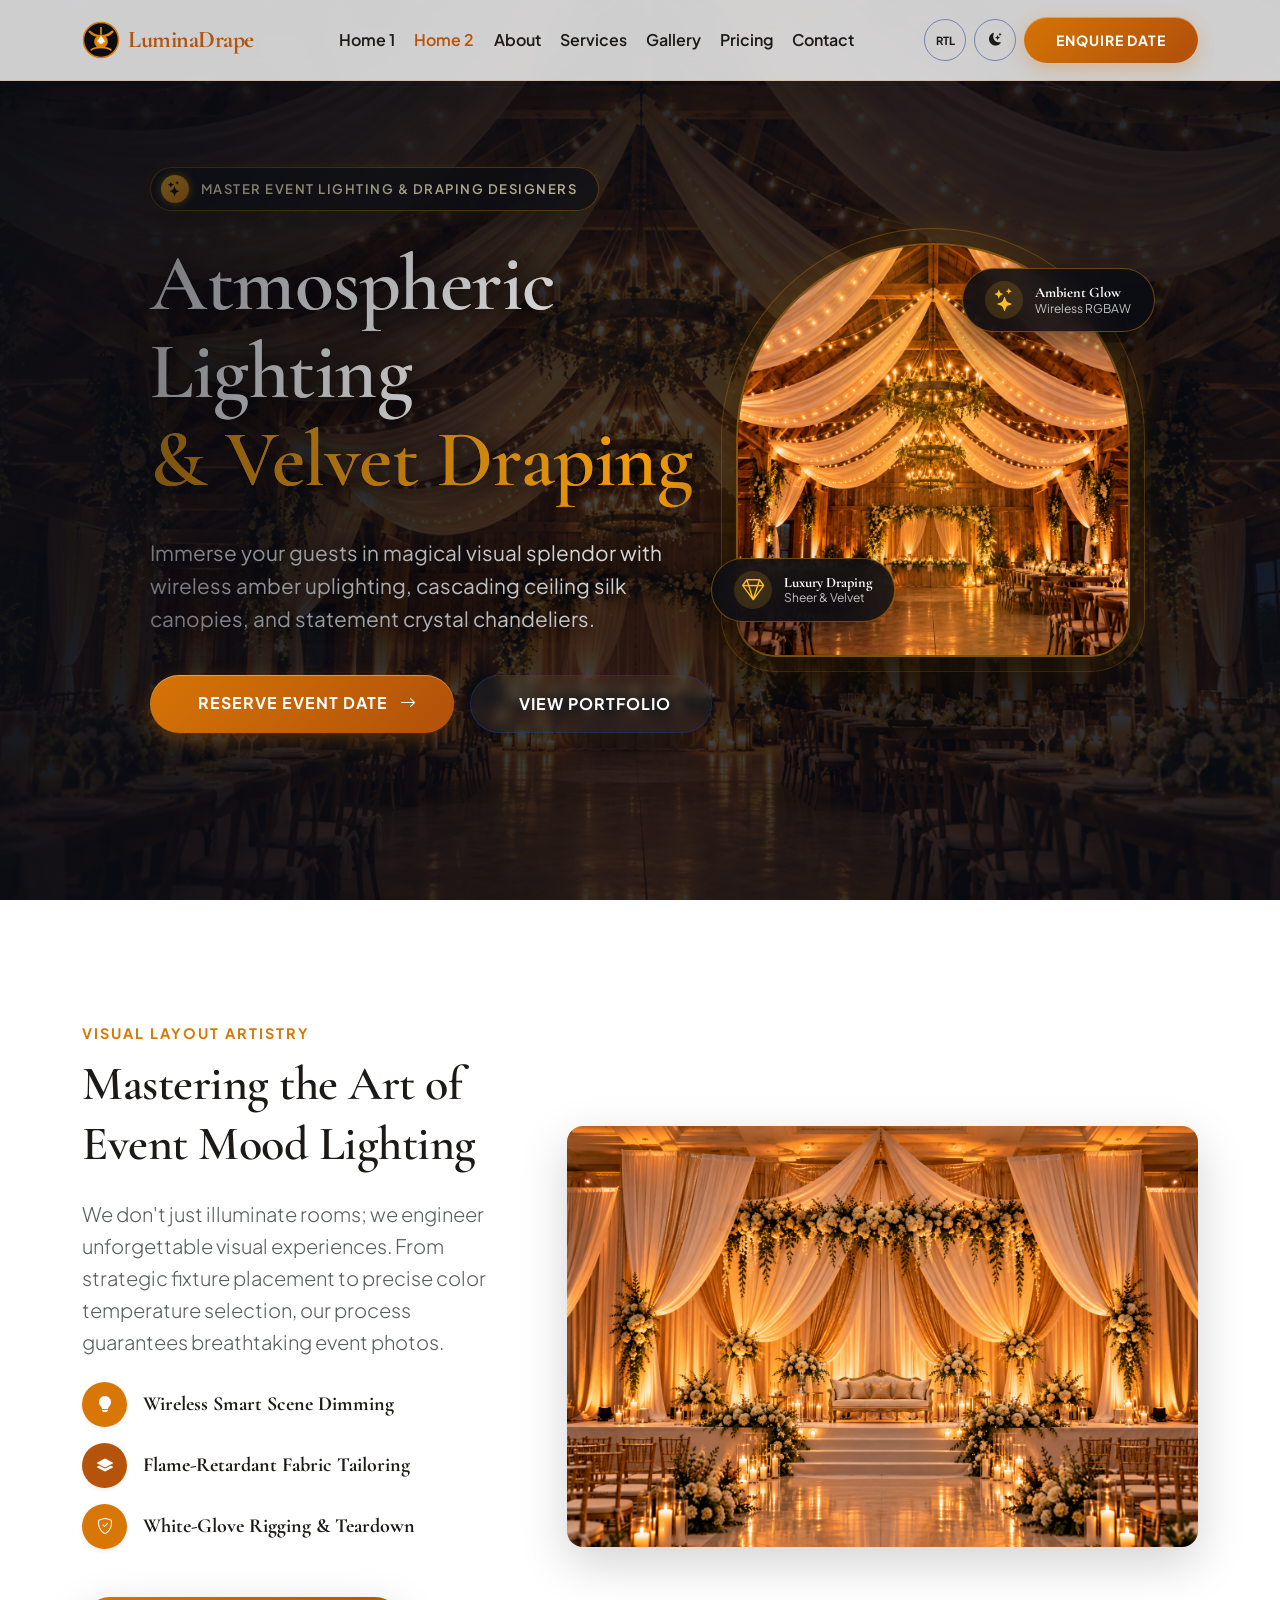
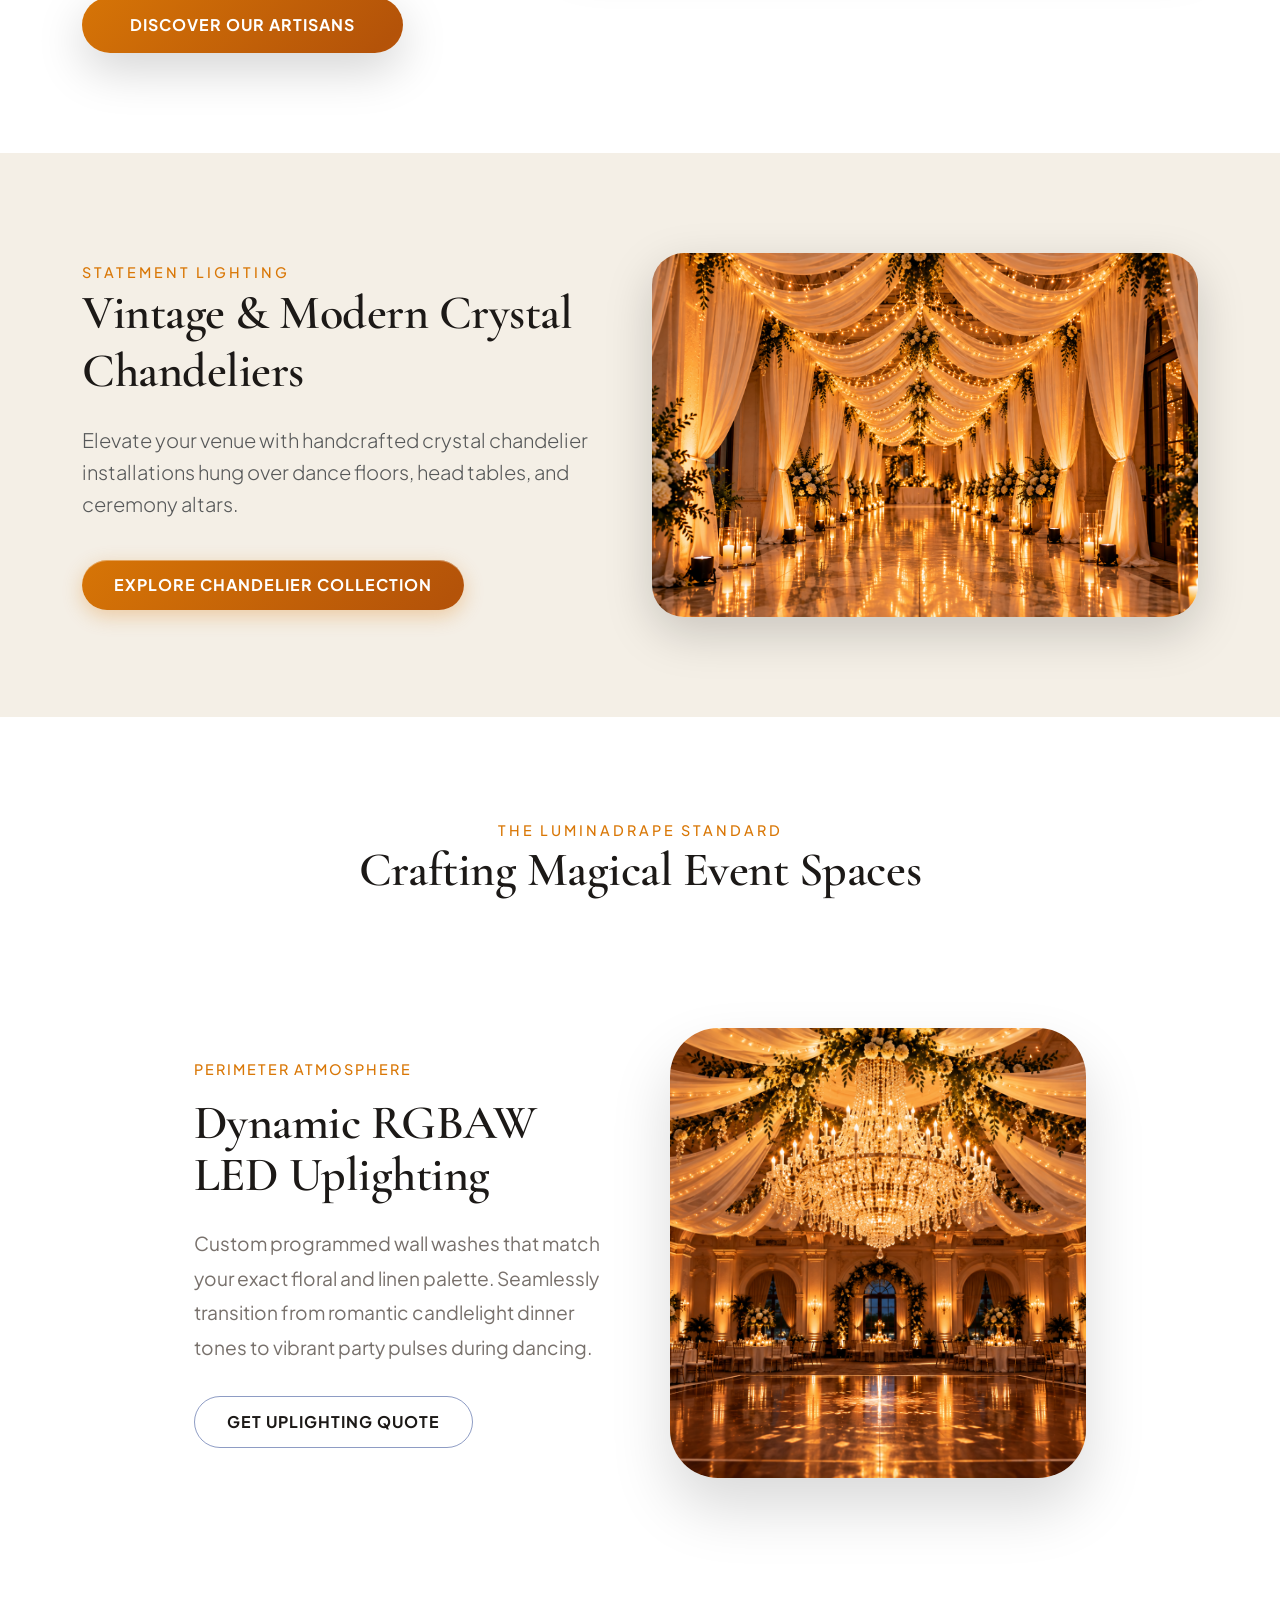
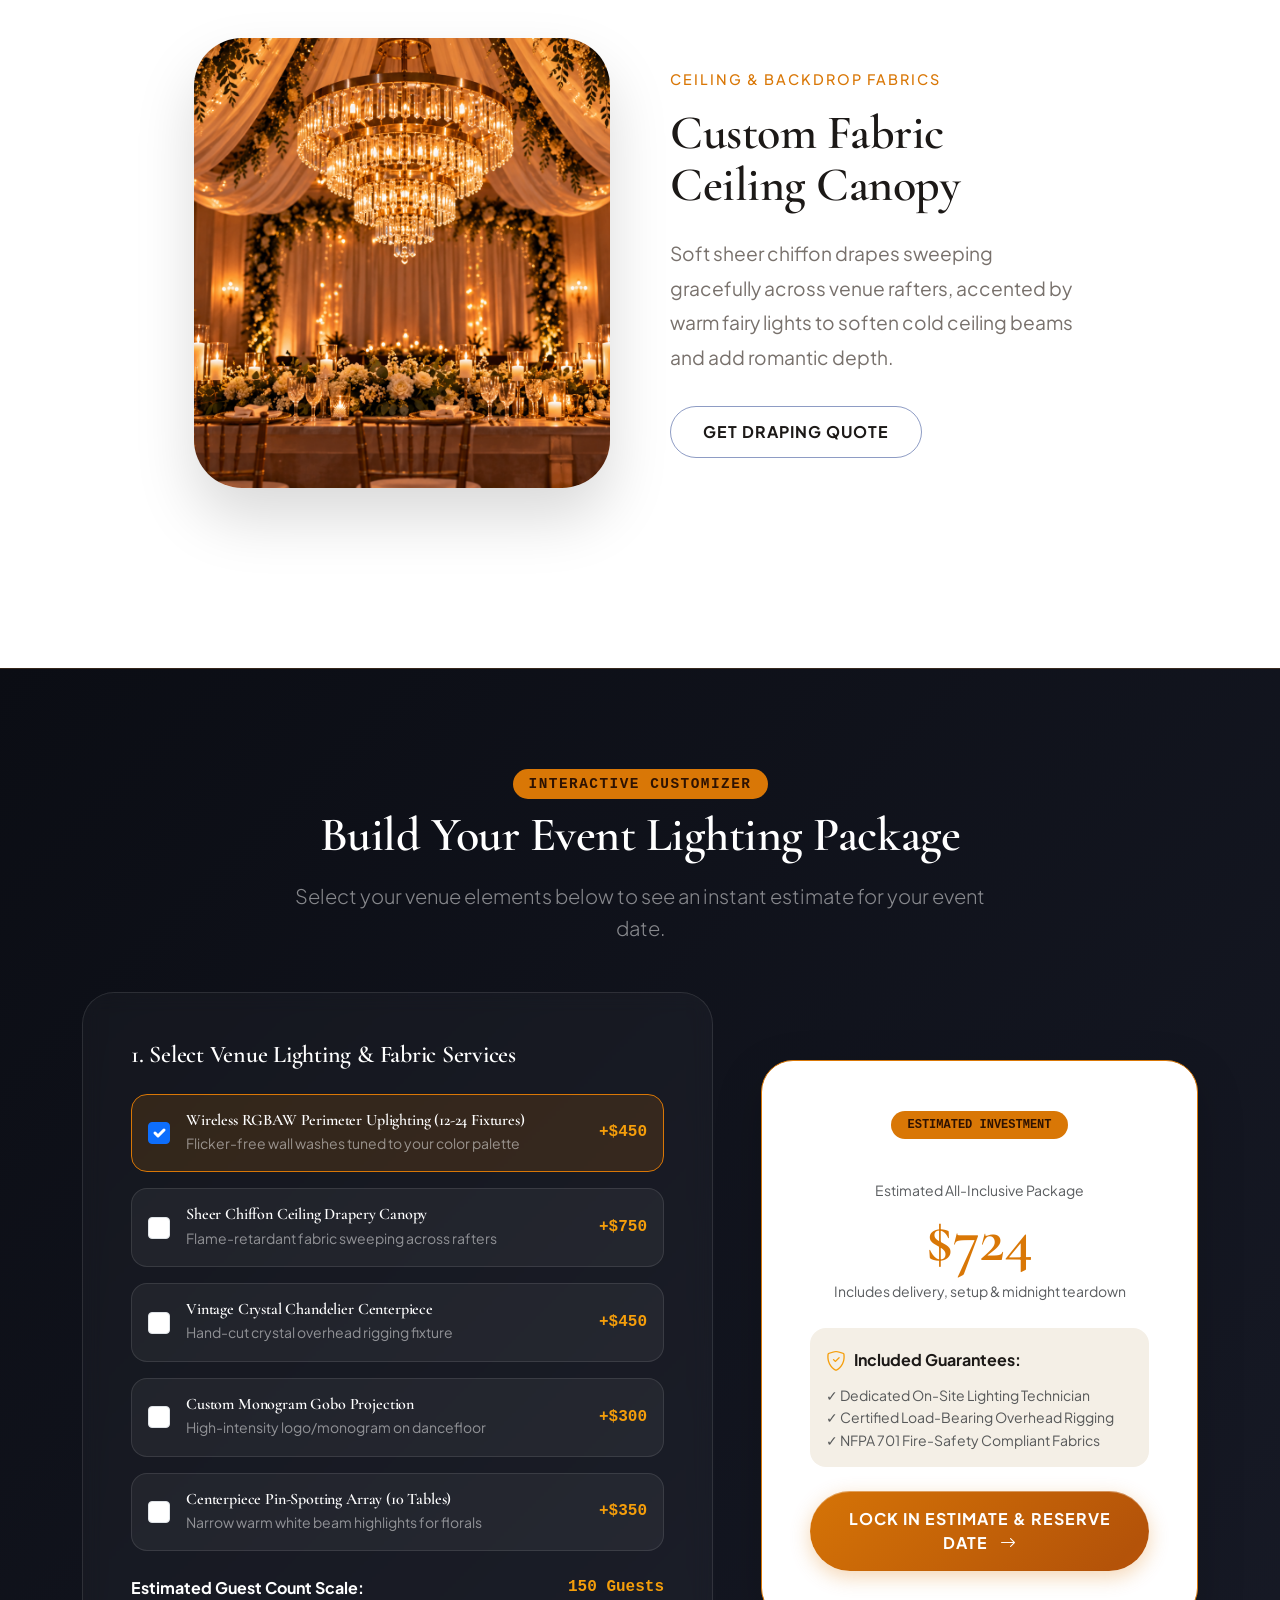
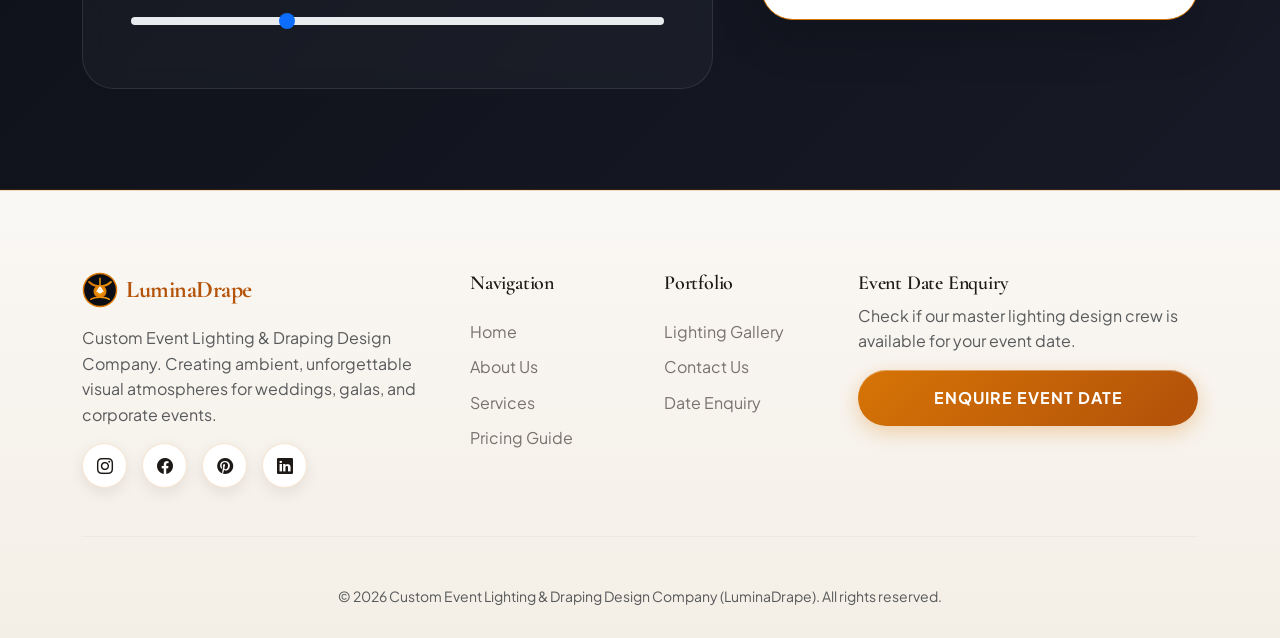
==== home-2.html @ 7106a904 "Update Custom Event Lighting website code" ====
<!DOCTYPE html>
<html lang="en">
<head>
    <meta charset="UTF-8">
    <meta name="viewport" content="width=device-width, initial-scale=1.0">
    <title>Custom Event Lighting & Draping Design Company | Architectural Illumination & Draping Artistry</title>
    <link rel="icon" href="assets/images/favicon.svg" type="image/svg+xml">
    
    <!-- Bootstrap 5 CDN -->
    <link href="https://cdn.jsdelivr.net/npm/bootstrap@5.3.0/dist/css/bootstrap.min.css" rel="stylesheet">
    <!-- Bootstrap Icons -->
    <link rel="stylesheet" href="https://cdn.jsdelivr.net/npm/bootstrap-icons@1.11.0/font/bootstrap-icons.css">
    
    <!-- Custom CSS -->
    <link rel="stylesheet" href="assets/css/style.css">
    <link rel="stylesheet" href="assets/css/dark-mode.css">
    <link rel="stylesheet" href="assets/css/rtl.css">
    
    <style>
        .hero-2 {
            min-height: 100vh;
            display: flex;
            align-items: center;
            padding: 100px 8%;
            background: linear-gradient(135deg, rgba(11, 13, 20, 0.92) 0%, rgba(11, 13, 20, 0.55) 100%), url('assets/images/13.png');
            background-size: cover;
            background-position: center;
            background-attachment: fixed;
            position: relative;
            overflow: hidden;
        }
        
        .hero-2::before {
            content: '';
            position: absolute;
            top: 0; left: 0; right: 0; bottom: 0;
            background: radial-gradient(circle at center, transparent 0%, #0b0d14 120%);
            pointer-events: none;
            z-index: 1;
        }
        
        .hero-2 .hero-content {
            max-width: 800px;
            z-index: 2;
        }

        .hero-2 .hero-content h1 {
            font-size: 5rem;
            line-height: 1.1;
            margin-bottom: 2rem;
            color: #ffffff !important;
            -webkit-text-fill-color: #ffffff !important;
            font-family: var(--font-heading);
            font-weight: 700;
            text-shadow: 0 4px 25px rgba(0,0,0,0.95), 0 0 40px rgba(0,0,0,0.8);
            letter-spacing: -0.5px;
        }

        .hero-2 .hero-content h1 span {
            color: var(--sunflower-yellow) !important;
            -webkit-text-fill-color: #f59e0b !important;
            text-shadow: 0 4px 25px rgba(0,0,0,0.95);
        }

        .hero-2 .hero-content p {
            font-size: 1.3rem;
            color: rgba(255, 255, 255, 0.95) !important;
            margin-bottom: 2.5rem;
            max-width: 650px;
            text-shadow: 0 2px 15px rgba(0,0,0,0.9);
            line-height: 1.6;
        }

        @media (max-width: 768px) {
            .hero-2 .hero-content h1 { font-size: 3.2rem; }
            .hero-2 { padding: 100px 5%; text-align: center; justify-content: center; }
            .hero-2 .hero-content p { margin-left: auto; margin-right: auto; }
            .hero-2 .d-flex { justify-content: center; }
        }
        
        .glass-badge {
            display: inline-flex;
            align-items: center;
            gap: 12px;
            background: rgba(11, 13, 20, 0.7);
            backdrop-filter: blur(16px);
            -webkit-backdrop-filter: blur(16px);
            border: 1px solid rgba(245, 158, 11, 0.4);
            color: #fef3c7;
            padding: 0.45rem 1.3rem 0.45rem 0.6rem;
            border-radius: 50px;
            font-weight: 600;
            font-size: 0.82rem;
            letter-spacing: 1.5px;
            text-transform: uppercase;
            margin-bottom: 1.8rem;
            box-shadow: 0 8px 24px rgba(0, 0, 0, 0.4), 0 0 15px rgba(245, 158, 11, 0.15);
            transition: all 0.3s ease;
        }
        
        .glass-badge:hover {
            border-color: rgba(245, 158, 11, 0.7);
            box-shadow: 0 10px 30px rgba(0, 0, 0, 0.5), 0 0 25px rgba(245, 158, 11, 0.3);
            transform: translateY(-2px);
        }

        .glass-badge i {
            color: #0b0d14;
            background: linear-gradient(135deg, #fbbf24 0%, #d97706 100%);
            font-size: 0.95rem;
            width: 28px;
            height: 28px;
            border-radius: 50%;
            display: inline-flex;
            align-items: center;
            justify-content: center;
            box-shadow: 0 0 10px rgba(251, 191, 36, 0.5);
        }
        
        .hero-graphic {
            position: relative;
            width: 100%;
            max-width: 460px;
            aspect-ratio: 1 / 1.05;
            margin: 0 auto;
            z-index: 2;
            display: flex;
            align-items: center;
            justify-content: center;
        }

        .hero-frame-wrap {
            position: relative;
            width: 100%;
            height: 100%;
            border-radius: 200px 200px 40px 40px;
            overflow: hidden;
            border: 2px solid rgba(245, 158, 11, 0.5);
            box-shadow: 0 30px 80px rgba(0, 0, 0, 0.7), 0 0 50px rgba(245, 158, 11, 0.25);
            background: #0b0d14;
            z-index: 2;
        }

        .hero-img-main {
            width: 100%;
            height: 100%;
            object-fit: cover;
            transition: transform 0.8s ease;
        }

        .hero-graphic:hover .hero-img-main {
            transform: scale(1.06);
        }

        /* Ambient Light Sweep Effect */
        .hero-frame-wrap::after {
            content: '';
            position: absolute;
            top: -50%;
            left: -50%;
            width: 200%;
            height: 200%;
            background: linear-gradient(45deg, transparent 40%, rgba(251, 191, 36, 0.18) 50%, transparent 60%);
            transform: rotate(30deg);
            animation: lightSweep 6s infinite ease-in-out;
            pointer-events: none;
        }

        @keyframes lightSweep {
            0% { transform: translateY(-100%) rotate(30deg); }
            50%, 100% { transform: translateY(100%) rotate(30deg); }
        }

        /* Static Elegant Ambient Frame Glow */
        .hero-graphic::before {
            content: '';
            position: absolute;
            top: -15px; left: -15px; right: -15px; bottom: -15px;
            border-radius: 215px 215px 55px 55px;
            border: 1px solid rgba(245, 158, 11, 0.3);
            background: rgba(245, 158, 11, 0.04);
            z-index: 1;
            pointer-events: none;
        }

        /* Floating Glass Badges */
        .hero-float-badge {
            position: absolute;
            background: rgba(11, 13, 20, 0.88);
            backdrop-filter: blur(14px);
            -webkit-backdrop-filter: blur(14px);
            border: 1px solid rgba(245, 158, 11, 0.4);
            border-radius: 50px;
            padding: 0.75rem 1.4rem;
            display: flex;
            align-items: center;
            gap: 12px;
            color: #ffffff;
            box-shadow: 0 15px 35px rgba(0, 0, 0, 0.5);
            z-index: 10;
            animation: floatBadge 5s ease-in-out infinite;
        }

        .float-badge-1 {
            top: 25px;
            right: -25px;
        }

        .float-badge-2 {
            bottom: 35px;
            left: -25px;
            animation-delay: -2.5s;
        }

        .hero-float-badge i {
            font-size: 1.4rem;
            color: #fbbf24;
            background: rgba(251, 191, 36, 0.15);
            width: 38px;
            height: 38px;
            border-radius: 50%;
            display: flex;
            align-items: center;
            justify-content: center;
        }

        .hero-float-badge div {
            display: flex;
            flex-direction: column;
            line-height: 1.2;
        }

        .hero-float-badge strong {
            font-size: 0.9rem;
            font-weight: 700;
            color: #ffffff;
            font-family: var(--font-heading);
        }

        .hero-float-badge span {
            font-size: 0.75rem;
            color: rgba(255, 255, 255, 0.75);
        }

        @keyframes floatBadge {
            0%, 100% { transform: translateY(0); }
            50% { transform: translateY(-12px); }
        }

        @keyframes float {
            0%, 100% { transform: translateY(0); }
            50% { transform: translateY(-15px); }
        }

        .showcase-card {
            border-radius: 3rem;
            border: none;
            overflow: hidden;
            height: 400px;
            position: relative;
            transition: var(--transition);
        }

        .showcase-card img {
            width: 100%;
            height: 100%;
            object-fit: cover;
            transition: var(--transition);
        }

        .showcase-overlay {
            position: absolute;
            bottom: 0;
            left: 0;
            right: 0;
            padding: 2rem;
            background: linear-gradient(transparent, rgba(0,0,0,0.85));
            color: white;
            transform: translateY(20px);
            opacity: 0;
            transition: var(--transition);
        }

        .showcase-card:hover .showcase-overlay {
            transform: translateY(0);
            opacity: 1;
        }

        .showcase-card:hover img {
            transform: scale(1.1);
        }

        .giant-card {
            padding: 0 !important;
            background: var(--card-bg) !important;
            border: 1px solid var(--border-color) !important;
            transition: all 0.4s cubic-bezier(0.175, 0.885, 0.32, 1.275) !important;
        }

        .giant-card .img-wrapper {
            height: 280px;
            border-radius: 0;
            margin-bottom: 0;
        }

        .giant-card .card-content {
            padding: 1.5rem;
        }

        .giant-card:hover {
            transform: translateY(-15px) scale(1.02);
            border-color: var(--sunflower-yellow) !important;
            box-shadow: 0 20px 40px var(--shadow-glow) !important;
        }

        .giant-card:hover .img-wrapper img {
            transform: scale(1.1);
        }

        .feature-block {
            padding: 80px 10%;
            display: flex;
            align-items: center;
            gap: 60px;
            min-height: 500px;
        }

        .feature-block:nth-child(even) {
            flex-direction: row-reverse;
        }

        .feature-image-side {
            flex: 1;
            height: 450px;
            border-radius: 3rem;
            overflow: hidden;
            box-shadow: 0 30px 60px rgba(0,0,0,0.15);
        }

        .feature-image-side img {
            width: 100%;
            height: 100%;
            object-fit: cover;
            transition: transform 0.8s ease;
        }

        .feature-block:hover .feature-image-side img {
            transform: scale(1.05);
        }

        .feature-text-side {
            flex: 1;
        }

        .feature-tag {
            color: var(--sunflower-yellow);
            font-weight: 500;
            text-transform: uppercase;
            letter-spacing: 2px;
            font-size: 0.9rem;
            margin-bottom: 1rem;
            display: block;
        }

        .feature-title {
            font-size: 3rem;
            margin-bottom: 1.5rem;
            line-height: 1.1;
            font-family: var(--font-heading);
        }

        .feature-desc {
            font-size: 1.2rem;
            color: var(--text-muted);
            line-height: 1.8;
            margin-bottom: 2rem;
        }

        @media (max-width: 991px) {
            .feature-block, .feature-block:nth-child(even) {
                flex-direction: column;
                padding: 60px 5%;
                gap: 30px;
                text-align: center;
            }
            .feature-image-side {
                width: 100%;
                height: 350px;
            }
            .feature-title {
                font-size: 2.2rem;
            }
        }
    </style>
</head>
<body data-theme="light">

    <!-- Navbar -->
    <nav class="navbar navbar-expand-xl navbar-custom">
        <div class="container">
            <a class="navbar-brand d-flex align-items-center gap-2" href="index.html" style="text-decoration: none;">
                <svg width="38" height="38" viewBox="0 0 50 50" fill="none" xmlns="http://www.w3.org/2000/svg">
                    <circle cx="25" cy="25" r="23" fill="#0B0D14" stroke="#D97706" stroke-width="2"/>
                    <path d="M10 14C18 22 32 22 40 14" stroke="url(#nav_glow)" stroke-width="3" stroke-linecap="round"/>
                    <path d="M25 8V18" stroke="#F59E0B" stroke-width="2"/>
                    <circle cx="25" cy="27" r="9" fill="url(#nav_bulb)"/>
                    <path d="M21 27L25 21L29 27" stroke="#FFFFFF" stroke-width="2" stroke-linecap="round" stroke-linejoin="round"/>
                    <circle cx="25" cy="27" r="3" fill="#FFFFFF"/>
                    <path d="M12 38C18 34 32 34 38 38" stroke="url(#nav_glow)" stroke-width="2" stroke-linecap="round"/>
                    <defs>
                        <linearGradient id="nav_glow" x1="10" y1="14" x2="40" y2="38" gradientUnits="userSpaceOnUse">
                            <stop stop-color="#D97706"/>
                            <stop offset="1" stop-color="#F59E0B"/>
                        </linearGradient>
                        <radialGradient id="nav_bulb" cx="0" cy="0" r="1" gradientUnits="userSpaceOnUse" gradientTransform="translate(25 27) rotate(90) scale(10)">
                            <stop stop-color="#F59E0B"/>
                            <stop offset="1" stop-color="#D97706"/>
                        </radialGradient>
                    </defs>
                </svg>
                <span class="fs-4 fw-bolder mb-0" style="color: var(--sunflower-yellow); letter-spacing: -0.5px; font-family: 'Cormorant Garamond', serif;">Lumina<span style="color: var(--sky-orange);">Drape</span></span>
            </a>
            <button class="navbar-toggler" type="button" data-bs-toggle="collapse" data-bs-target="#navbarNav">
                <span class="navbar-toggler-icon"></span>
            </button>
            <div class="collapse navbar-collapse" id="navbarNav">
                <ul class="navbar-nav mx-auto">
                    <li class="nav-item"><a class="nav-link" href="index.html">Home 1</a></li>
                    <li class="nav-item"><a class="nav-link active" href="home-2.html">Home 2</a></li>
                    <li class="nav-item"><a class="nav-link" href="about.html">About</a></li>
                    <li class="nav-item"><a class="nav-link" href="services.html">Services</a></li>
                    <li class="nav-item"><a class="nav-link" href="gallery.html">Gallery</a></li>
                    <li class="nav-item"><a class="nav-link" href="pricing.html">Pricing</a></li>
                    <li class="nav-item"><a class="nav-link" href="contact.html">Contact</a></li>
                    <li class="nav-item d-lg-none mt-2">
                        <div class="d-flex gap-2 px-2 pb-2">
                            <button class="btn btn-project btn-primary-fest btn-sm flex-fill" onclick="location.href='quote.html'">Enquire Date</button>
                        </div>
                    </li>
                </ul>
                <div class="d-flex align-items-center gap-2">
                    <button id="rtl-toggle" class="btn btn-outline-fest nav-icon-btn btn-sm fw-bold" style="font-size: 0.7rem; padding: 0.25rem 0.5rem;">RTL</button>
                    <button id="theme-toggle" class="btn btn-outline-fest nav-icon-btn btn-sm" style="padding: 0.25rem 0.5rem;"><i class="bi bi-moon-stars-fill" style="font-size: 0.8rem;"></i></button>
                    <button class="btn btn-project btn-primary-fest btn-sm d-none d-lg-block" onclick="location.href='quote.html'">Enquire Date</button>
                </div>
            </div>
        </div>
    </nav>

    <!-- Hero Section 2 -->
    <header class="hero-2">
        <div class="container-fluid px-lg-5">
            <div class="row align-items-center">
                <div class="col-lg-7">
                    <div class="hero-content text-center text-lg-start">
                        <div class="glass-badge">
                            <i class="bi bi-stars"></i> Master Event Lighting & Draping Designers
                        </div>
                        <h1>Atmospheric Lighting <br><span style="color: var(--sunflower-yellow);">& Velvet Draping</span></h1>
                        <p>Immerse your guests in magical visual splendor with wireless amber uplighting, cascading ceiling silk canopies, and statement crystal chandeliers.</p>
                        <div class="d-grid gap-3 d-sm-flex justify-content-sm-center justify-content-lg-start mt-4">
                            <a href="quote.html" class="btn btn-project btn-primary-fest rounded-pill px-4 px-md-5 py-3 fs-6 text-nowrap">Reserve Event Date <i class="bi bi-arrow-right ms-2"></i></a>
                            <a href="gallery.html" class="btn btn-project btn-outline-fest rounded-pill px-4 px-md-5 py-3 fs-6 text-nowrap" style="color: white; border-color: rgba(255,255,255,0.3); background: rgba(255,255,255,0.05); backdrop-filter: blur(5px);">View Portfolio</a>
                        </div>
                    </div>
                </div>
                <div class="col-lg-5 d-none d-lg-block">
                    <div class="hero-graphic">
                        <div class="hero-frame-wrap">
                            <img src="assets/images/13.png" alt="Ambient Event Uplighting" class="hero-img-main">
                        </div>
                        <div class="hero-float-badge float-badge-1">
                            <i class="bi bi-stars"></i>
                            <div>
                                <strong>Ambient Glow</strong>
                                <span>Wireless RGBAW</span>
                            </div>
                        </div>
                        <div class="hero-float-badge float-badge-2">
                            <i class="bi bi-gem"></i>
                            <div>
                                <strong>Luxury Draping</strong>
                                <span>Sheer & Velvet</span>
                            </div>
                        </div>
                    </div>
                </div>
            </div>
        </div>
    </header>

    <!-- Premium Signature Finishes Section -->
    <section class="section-padding position-relative" style="background: var(--card-bg); overflow: hidden;">
        <div class="container position-relative z-index-1">
            <div class="row align-items-center g-5">
                <div class="col-lg-5 text-center text-md-start">
                    <div class="section-title mb-4 text-start">
                        <span class="fw-bold text-uppercase" style="color: var(--sunflower-yellow); letter-spacing: 2px;">Visual Layout Artistry</span>
                        <h2 class="display-4 fw-bolder text-main lh-sm mt-2 mb-4">Mastering the Art of Event Mood Lighting</h2>
                    </div>
                    <p class="lead text-muted mb-4 mx-auto mx-md-0" style="max-width: 600px;">
                        We don't just illuminate rooms; we engineer unforgettable visual experiences. From strategic fixture placement to precise color temperature selection, our process guarantees breathtaking event photos.
                    </p>
                    <ul class="list-unstyled mb-5 d-inline-block text-start mx-auto">
                        <li class="d-flex align-items-center mb-3">
                            <div class="icon-circle text-white me-3 d-flex align-items-center justify-content-center shadow-sm" style="width: 45px; height: 45px; border-radius: 50%; background: var(--sunflower-yellow);">
                                <i class="bi bi-lightbulb-fill"></i>
                            </div>
                            <span class="fw-bold fs-5 text-main" style="font-family: var(--font-heading);">Wireless Smart Scene Dimming</span>
                        </li>
                        <li class="d-flex align-items-center mb-3">
                            <div class="icon-circle text-white me-3 d-flex align-items-center justify-content-center shadow-sm" style="width: 45px; height: 45px; border-radius: 50%; background: var(--sky-orange);">
                                <i class="bi bi-layers-fill"></i>
                            </div>
                            <span class="fw-bold fs-5 text-main" style="font-family: var(--font-heading);">Flame-Retardant Fabric Tailoring</span>
                        </li>
                        <li class="d-flex align-items-center">
                            <div class="icon-circle text-white me-3 d-flex align-items-center justify-content-center shadow-sm" style="width: 45px; height: 45px; border-radius: 50%; background: var(--sunflower-yellow);">
                                <i class="bi bi-shield-check"></i>
                            </div>
                            <span class="fw-bold fs-5 text-main" style="font-family: var(--font-heading);">White-Glove Rigging & Teardown</span>
                        </li>
                    </ul>
                    <div>
                        <a href="about.html" class="btn btn-project btn-primary-fest rounded-pill px-5 py-3 fs-6 shadow-lg">Discover Our Artisans</a>
                    </div>
                </div>
                
                <div class="col-lg-7">
                    <div class="text-center text-lg-end">
                        <img src="assets/images/14.png" class="img-fluid rounded-4 shadow-lg" alt="Luxury Ceiling Draping & Lights">
                    </div>
                </div>
            </div>
        </div>
    </section>

    <!-- Section 2: Rigging & Chandelier Setup -->
    <section class="section-padding" style="background: var(--secondary-bg);">
        <div class="container">
            <div class="row align-items-center flex-lg-row-reverse">
                <div class="col-lg-6 text-center mb-4 mb-lg-0">
                    <img src="assets/images/15.png" class="img-fluid rounded-5 shadow-lg mx-auto" alt="Chandelier Rental Setup">
                </div>
                <div class="col-lg-6 pe-lg-5 text-center text-lg-start">
                    <div class="section-title text-center text-lg-start mb-4">
                        <span style="color: var(--sunflower-yellow);">Statement Lighting</span>
                        <h2>Vintage & Modern Crystal Chandeliers</h2>
                    </div>
                    <p class="lead text-muted mb-4">Elevate your venue with handcrafted crystal chandelier installations hung over dance floors, head tables, and ceremony altars.</p>
                    <a href="services.html" class="btn btn-project btn-primary-fest text-white mt-3 mx-auto mx-lg-0">Explore Chandelier Collection</a>
                </div>
            </div>
        </div>
    </section>

    <!-- Section 3: Feature Blocks -->
    <section class="section-padding" style="background: var(--card-bg);">
        <div class="container">
            <div class="section-title text-center mb-5">
                <span style="color: var(--sunflower-yellow);">The LuminaDrape Standard</span>
                <h2>Crafting Magical Event Spaces</h2>
            </div>
            <div class="feature-block">
                <div class="feature-image-side">
                    <img src="assets/images/16.png" alt="Wall & Column Uplighting">
                </div>
                <div class="feature-text-side">
                    <span class="feature-tag">Perimeter Atmosphere</span>
                    <h3 class="feature-title">Dynamic RGBAW LED Uplighting</h3>
                    <p class="feature-desc">Custom programmed wall washes that match your exact floral and linen palette. Seamlessly transition from romantic candlelight dinner tones to vibrant party pulses during dancing.</p>
                    <a href="quote.html" class="btn btn-project btn-outline-fest">Get Uplighting Quote</a>
                </div>
            </div>
            <div class="feature-block">
                <div class="feature-image-side">
                    <img src="assets/images/17.png" alt="Ceiling Fabric Canopy">
                </div>
                <div class="feature-text-side">
                    <span class="feature-tag">Ceiling & Backdrop Fabrics</span>
                    <h3 class="feature-title">Custom Fabric Ceiling Canopy</h3>
                    <p class="feature-desc">Soft sheer chiffon drapes sweeping gracefully across venue rafters, accented by warm fairy lights to soften cold ceiling beams and add romantic depth.</p>
                    <a href="quote.html" class="btn btn-project btn-outline-fest">Get Draping Quote</a>
                </div>
            </div>
        </div>
    </section>

    <!-- Unique Section: Interactive Package Customizer & Budget Estimator -->
    <section class="section-padding overflow-hidden position-relative" style="background: linear-gradient(135deg, #0b0d14 0%, #171a26 100%); border-top: 1px solid var(--border-color); border-bottom: 1px solid var(--border-color);">
        <div class="container position-relative z-1">
            <div class="section-title text-center mb-5">
                <span class="badge bg-warning text-dark px-3 py-2 rounded-pill font-monospace text-uppercase mb-2" style="letter-spacing: 1.5px;">Interactive Customizer</span>
                <h2 class="display-5 fw-bolder text-white">Build Your Event Lighting Package</h2>
                <p class="text-white-50 lead mx-auto" style="max-width: 700px;">Select your venue elements below to see an instant estimate for your event date.</p>
            </div>

            <div class="row g-5 align-items-center">
                <!-- Interactive Controls -->
                <div class="col-lg-7">
                    <div class="p-4 p-md-5 rounded-5" style="background: rgba(255, 255, 255, 0.03); border: 1px solid rgba(255, 255, 255, 0.1); backdrop-filter: blur(10px);">
                        <h4 class="text-white fw-bold mb-4" style="font-family: var(--font-heading);">1. Select Venue Lighting & Fabric Services</h4>
                        
                        <div class="d-flex flex-column gap-3 mb-4">
                            <!-- Option 1: Wireless Uplighting -->
                            <label class="customizer-option-card d-flex align-items-center justify-content-between p-3 rounded-4 cursor-pointer" style="background: rgba(255, 255, 255, 0.05); border: 1px solid var(--sunflower-yellow); cursor: pointer; transition: all 0.3s ease;">
                                <div class="d-flex align-items-center gap-3">
                                    <input type="checkbox" id="opt-uplighting" checked onchange="calcEstimate()" class="form-check-input mt-0" style="width: 22px; height: 22px; accent-color: var(--sunflower-yellow);">
                                    <div>
                                        <h6 class="text-white fw-bold mb-0">Wireless RGBAW Perimeter Uplighting (12-24 Fixtures)</h6>
                                        <small class="text-white-50">Flicker-free wall washes tuned to your color palette</small>
                                    </div>
                                </div>
                                <span class="text-warning fw-bold font-monospace">+$450</span>
                            </label>

                            <!-- Option 2: Ceiling Draping -->
                            <label class="customizer-option-card d-flex align-items-center justify-content-between p-3 rounded-4 cursor-pointer" style="background: rgba(255, 255, 255, 0.05); border: 1px solid rgba(255,255,255,0.1); cursor: pointer; transition: all 0.3s ease;">
                                <div class="d-flex align-items-center gap-3">
                                    <input type="checkbox" id="opt-draping" onchange="calcEstimate()" class="form-check-input mt-0" style="width: 22px; height: 22px; accent-color: var(--sunflower-yellow);">
                                    <div>
                                        <h6 class="text-white fw-bold mb-0">Sheer Chiffon Ceiling Drapery Canopy</h6>
                                        <span class="small text-white-50">Flame-retardant fabric sweeping across rafters</span>
                                    </div>
                                </div>
                                <span class="text-warning fw-bold font-monospace">+$750</span>
                            </label>

                            <!-- Option 3: Chandelier Rental -->
                            <label class="customizer-option-card d-flex align-items-center justify-content-between p-3 rounded-4 cursor-pointer" style="background: rgba(255, 255, 255, 0.05); border: 1px solid rgba(255,255,255,0.1); cursor: pointer; transition: all 0.3s ease;">
                                <div class="d-flex align-items-center gap-3">
                                    <input type="checkbox" id="opt-chandelier" onchange="calcEstimate()" class="form-check-input mt-0" style="width: 22px; height: 22px; accent-color: var(--sunflower-yellow);">
                                    <div>
                                        <h6 class="text-white fw-bold mb-0">Vintage Crystal Chandelier Centerpiece</h6>
                                        <span class="small text-white-50">Hand-cut crystal overhead rigging fixture</span>
                                    </div>
                                </div>
                                <span class="text-warning fw-bold font-monospace">+$450</span>
                            </label>

                            <!-- Option 4: Monogram Gobo -->
                            <label class="customizer-option-card d-flex align-items-center justify-content-between p-3 rounded-4 cursor-pointer" style="background: rgba(255, 255, 255, 0.05); border: 1px solid rgba(255,255,255,0.1); cursor: pointer; transition: all 0.3s ease;">
                                <div class="d-flex align-items-center gap-3">
                                    <input type="checkbox" id="opt-gobo" onchange="calcEstimate()" class="form-check-input mt-0" style="width: 22px; height: 22px; accent-color: var(--sunflower-yellow);">
                                    <div>
                                        <h6 class="text-white fw-bold mb-0">Custom Monogram Gobo Projection</h6>
                                        <span class="small text-white-50">High-intensity logo/monogram on dancefloor</span>
                                    </div>
                                </div>
                                <span class="text-warning fw-bold font-monospace">+$300</span>
                            </label>

                            <!-- Option 5: Pin-Spotting -->
                            <label class="customizer-option-card d-flex align-items-center justify-content-between p-3 rounded-4 cursor-pointer" style="background: rgba(255, 255, 255, 0.05); border: 1px solid rgba(255,255,255,0.1); cursor: pointer; transition: all 0.3s ease;">
                                <div class="d-flex align-items-center gap-3">
                                    <input type="checkbox" id="opt-pinspot" onchange="calcEstimate()" class="form-check-input mt-0" style="width: 22px; height: 22px; accent-color: var(--sunflower-yellow);">
                                    <div>
                                        <h6 class="text-white fw-bold mb-0">Centerpiece Pin-Spotting Array (10 Tables)</h6>
                                        <span class="small text-white-50">Narrow warm white beam highlights for florals</span>
                                    </div>
                                </div>
                                <span class="text-warning fw-bold font-monospace">+$350</span>
                            </label>
                        </div>

                        <!-- Venue Scale Range -->
                        <div>
                            <div class="d-flex justify-content-between text-white mb-2">
                                <label class="fw-bold">Estimated Guest Count Scale:</label>
                                <span id="guest-count-label" class="fw-bold font-monospace text-warning">150 Guests</span>
                            </div>
                            <input type="range" class="form-range" id="guest-range" min="50" max="400" step="25" value="150" oninput="calcEstimate()">
                        </div>
                    </div>
                </div>

                <!-- Instant Estimate Card -->
                <div class="col-lg-5">
                    <div class="p-4 p-md-5 rounded-5 text-center position-relative overflow-hidden shadow-lg" style="background: var(--card-bg); border: 1px solid var(--sunflower-yellow);">
                        <span class="badge bg-warning text-dark px-3 py-2 rounded-pill font-monospace text-uppercase fw-bold mb-3" >ESTIMATED INVESTMENT</span>
                        
                        <div class="my-4">
                            <span class="text-muted small d-block">Estimated All-Inclusive Package</span>
                            <h1 class="display-3 fw-bolder mb-0" id="total-estimate-price" style="font-family: var(--font-heading); color: var(--sunflower-yellow);">$650</h1>
                            <small class="text-muted">Includes delivery, setup & midnight teardown</small>
                        </div>

                        <div class="text-start p-3 rounded-4 mb-4" style="background: var(--secondary-bg);">
                            <div class="d-flex align-items-center gap-2 mb-2">
                                <i class="bi bi-shield-check text-warning fs-5"></i>
                                <strong class="text-main">Included Guarantees:</strong>
                            </div>
                            <ul class="list-unstyled text-muted small mb-0 pe-2">
                                <li>✓ Dedicated On-Site Lighting Technician</li>
                                <li>✓ Certified Load-Bearing Overhead Rigging</li>
                                <li>✓ NFPA 701 Fire-Safety Compliant Fabrics</li>
                            </ul>
                        </div>

                        <a href="quote.html" class="btn btn-project btn-primary-fest w-100 rounded-pill py-3 fw-bold fs-6">
                            Lock In Estimate & Reserve Date <i class="bi bi-arrow-right ms-2"></i>
                        </a>
                    </div>
                </div>
            </div>
        </div>

        <script>
            function calcEstimate() {
                let base = 200;
                if (document.getElementById('opt-uplighting').checked) base += 450;
                if (document.getElementById('opt-draping').checked) base += 750;
                if (document.getElementById('opt-chandelier').checked) base += 450;
                if (document.getElementById('opt-gobo').checked) base += 300;
                if (document.getElementById('opt-pinspot').checked) base += 350;

                const guests = parseInt(document.getElementById('guest-range').value);
                document.getElementById('guest-count-label').innerText = guests + " Guests";

                const guestMultiplier = 1 + ((guests - 50) / 350) * 0.4;
                const total = Math.round(base * guestMultiplier);

                document.getElementById('total-estimate-price').innerText = "$" + total.toLocaleString();

                // Highlight border when selected
                const checkboxes = ['opt-uplighting', 'opt-draping', 'opt-chandelier', 'opt-gobo', 'opt-pinspot'];
                checkboxes.forEach(id => {
                    const cb = document.getElementById(id);
                    const card = cb.closest('.customizer-option-card');
                    if (cb.checked) {
                        card.style.borderColor = 'var(--sunflower-yellow)';
                        card.style.background = 'rgba(217, 119, 6, 0.15)';
                    } else {
                        card.style.borderColor = 'rgba(255, 255, 255, 0.1)';
                        card.style.background = 'rgba(255, 255, 255, 0.05)';
                    }
                });
            }
            // Initial call
            calcEstimate();
        </script>
    </section>

    <!-- Footer -->
    <footer>
        <div class="container">
            <div class="row g-5">
                <div class="col-lg-4">
                    <a class="footer-logo d-flex align-items-center gap-2 mb-3" href="index.html" style="text-decoration: none;">
                        <svg width="36" height="36" viewBox="0 0 50 50" fill="none" xmlns="http://www.w3.org/2000/svg">
                        <circle cx="25" cy="25" r="23" fill="#0B0D14" stroke="#D97706" stroke-width="2"/>
                        <path d="M10 14C18 22 32 22 40 14" stroke="url(#foot_glow)" stroke-width="3" stroke-linecap="round"/>
                        <path d="M25 8V18" stroke="#F59E0B" stroke-width="2"/>
                        <circle cx="25" cy="27" r="9" fill="url(#foot_bulb)"/>
                        <path d="M21 27L25 21L29 27" stroke="#FFFFFF" stroke-width="2" stroke-linecap="round" stroke-linejoin="round"/>
                        <circle cx="25" cy="27" r="3" fill="#FFFFFF"/>
                        <path d="M12 38C18 34 32 34 38 38" stroke="url(#foot_glow)" stroke-width="2" stroke-linecap="round"/>
                        <defs>
                            <linearGradient id="foot_glow" x1="10" y1="14" x2="40" y2="38" gradientUnits="userSpaceOnUse">
                                <stop stop-color="#D97706"/>
                                <stop offset="1" stop-color="#F59E0B"/>
                            </linearGradient>
                            <radialGradient id="foot_bulb" cx="0" cy="0" r="1" gradientUnits="userSpaceOnUse" gradientTransform="translate(25 27) rotate(90) scale(10)">
                                <stop stop-color="#F59E0B"/>
                                <stop offset="1" stop-color="#D97706"/>
                            </radialGradient>
                        </defs>
                    </svg>
                        <span class="fs-4 fw-bolder mb-0" style="letter-spacing: -0.5px; font-family: 'Cormorant Garamond', serif; color: var(--sunflower-yellow);">
                            Lumina<span style="color: var(--sky-orange);">Drape</span>
                        </span>
                    </a>
                    <p class="text-muted">Custom Event Lighting & Draping Design Company. Creating ambient, unforgettable visual atmospheres for weddings, galas, and corporate events.</p>
                    <div class="social-icons mt-3">
                        <a href="#" class="social-icon" aria-label="Instagram"><i class="bi bi-instagram"></i></a>
                        <a href="#" class="social-icon" aria-label="Facebook"><i class="bi bi-facebook"></i></a>
                        <a href="#" class="social-icon" aria-label="Pinterest"><i class="bi bi-pinterest"></i></a>
                        <a href="#" class="social-icon" aria-label="LinkedIn"><i class="bi bi-linkedin"></i></a>
                    </div>
                </div>
                <div class="col-lg-2 footer-links">
                    <h5>Navigation</h5>
                    <ul>
                        <li><a href="index.html">Home</a></li>
                        <li><a href="about.html">About Us</a></li>
                        <li><a href="services.html">Services</a></li>
                        <li><a href="pricing.html">Pricing Guide</a></li>
                    </ul>
                </div>
                <div class="col-lg-2 footer-links">
                    <h5>Portfolio</h5>
                    <ul>
                        <li><a href="gallery.html">Lighting Gallery</a></li>
                        <li><a href="contact.html">Contact Us</a></li>
                        <li><a href="quote.html">Date Enquiry</a></li>
                    </ul>
                </div>
                <div class="col-lg-4">
                    <h5>Event Date Enquiry</h5>
                    <p class="text-muted">Check if our master lighting design crew is available for your event date.</p>
                    <a href="quote.html" class="btn btn-project btn-primary-fest w-100 py-3">Enquire Event Date</a>
                </div>
            </div>
            <hr class="my-5 border-warning opacity-25">
            <div class="text-center text-muted small">
                &copy; 2026 Custom Event Lighting & Draping Design Company (LuminaDrape). All rights reserved.
            </div>
        </div>
    </footer>

    <!-- Bootstrap JS -->
    <script src="https://cdn.jsdelivr.net/npm/bootstrap@5.3.0/dist/js/bootstrap.bundle.min.js"></script>
    <!-- Custom JS -->
    <script src="assets/js/main.js"></script>
</body>
</html>
---- assets/css/style.css ----
@import url('https://fonts.googleapis.com/css2?family=Cormorant+Garamond:ital,wght@0,400;0,500;0,600;0,700;1,400;1,600&family=Plus+Jakarta+Sans:wght@300;400;500;600;700;800&display=swap');

:root {
    --primary-bg: #faf8f5;
    --secondary-bg: #f4efe6;
    --card-bg: #ffffff;
    --sunflower-yellow: #d97706;
    --sky-orange: #b45309;
    --turquoise-splash: #f59e0b;
    --fresh-grass: #92400e;
    --playful-red: #ea580c;
    --text-main: #1c1917;
    --text-muted: #78716c;
    --border-color: rgba(217, 119, 6, 0.18);
    --shadow-glow: rgba(217, 119, 6, 0.2);
    --font-heading: 'Cormorant Garamond', Georgia, serif;
    --font-main: 'Plus Jakarta Sans', sans-serif;
    --transition: all 0.4s cubic-bezier(0.175, 0.885, 0.32, 1.275);
}

/* Base Styles */
html {
    overflow-x: clip;
}

body {
    font-family: var(--font-main);
    background-color: var(--primary-bg);
    color: var(--text-main);
    overflow-x: hidden;
    line-height: 1.6;
}

h1, h2, h3, h4, h5, h6,
.h1, .h2, .h3, .h4, .h5, .h6,
.display-1, .display-2, .display-3, .display-4, .display-5, .display-6,
h1.fw-bold, h2.fw-bold, h3.fw-bold, h4.fw-bold, h5.fw-bold, h6.fw-bold,
.h1.fw-bold, .h2.fw-bold, .h3.fw-bold, .h4.fw-bold, .h5.fw-bold, .h6.fw-bold,
.display-1.fw-bold, .display-2.fw-bold, .display-3.fw-bold, .display-4.fw-bold, .display-5.fw-bold, .display-6.fw-bold {
    font-family: var(--font-heading);
    font-weight: 600 !important;
    letter-spacing: -0.01em;
}

a {
    text-decoration: none;
    transition: var(--transition);
}

/* Navbar Style */
.navbar-custom {
    background: rgba(255, 255, 255, 0.8);
    backdrop-filter: blur(15px);
    -webkit-backdrop-filter: blur(15px);
    border-bottom: 1px solid var(--border-color);
    padding: 1rem 0;
    transition: var(--transition);
    box-shadow: 0 10px 30px rgba(0,0,0,0.05);
    position: fixed;
    top: 0;
    left: 0;
    right: 0;
    z-index: 1030;
    width: 100%;
}

.navbar-custom.navbar-scrolled {
    box-shadow: 0 10px 30px rgba(0,0,0,0.1);
}



/* Fix for content hidden behind fixed navbar on subpages */
header.section-padding:first-of-type,
section.section-padding:first-of-type {
    padding-top: 120px !important;
}

.nav-link {
    color: var(--text-main);
    font-weight: 600;
    padding: 0.5rem 0.6rem !important;
    margin: 0;
    border-radius: 1rem;
}

.nav-link:hover, .nav-link.active {
    background: transparent;
    color: var(--sky-orange) !important;
}

/* Dropdown overrides */
.dropdown-item.active, .dropdown-item:active {
    background-color: var(--sky-orange);
    color: #ffffff !important;
}

.dropdown-item:hover, .dropdown-item:focus {
    background-color: rgba(234, 88, 12, 0.1);
    color: var(--sky-orange);
}

.navbar-brand,
.navbar-brand:hover,
.navbar-brand:focus {
    font-weight: 800;
    font-size: 1.5rem;
    color: var(--sky-orange) !important;
    display: flex;
    align-items: center;
    gap: 10px;
}

.navbar-brand span {
    color: var(--sky-orange) !important;
}

.navbar-brand i {
    color: var(--sunflower-yellow);
    font-size: 1.8rem;
}

/* Button Styles */
.btn-project {
    padding: 0.8rem 2rem;
    border-radius: 50px;
    font-weight: 700;
    text-transform: uppercase;
    letter-spacing: 1px;
    transition: all 0.4s cubic-bezier(0.175, 0.885, 0.32, 1.275);
    border: none;
    position: relative;
    overflow: hidden;
    z-index: 1;
}

/* Unique Primary Button Shimmer & 3D Hover System */
.btn-primary-fest,
.btn-primary {
    background: linear-gradient(135deg, #d97706 0%, #b45309 50%, #ea580c 100%);
    background-size: 200% 200%;
    background-position: 0% 50%;
    color: #ffffff !important;
    box-shadow: 0 6px 20px rgba(217, 119, 6, 0.3), inset 0 1px 0 rgba(255, 255, 255, 0.35);
    transition: all 0.4s cubic-bezier(0.175, 0.885, 0.32, 1.275);
}

/* Angled Metallic Light Beam Sweep */
.btn-primary-fest::before,
.btn-primary::before,
.btn-project::before {
    content: '';
    position: absolute;
    top: -20%;
    left: -130%;
    width: 70%;
    height: 140%;
    background: linear-gradient(
        90deg,
        transparent 0%,
        rgba(255, 255, 255, 0.45) 50%,
        transparent 100%
    );
    transform: skewX(-25deg);
    transition: left 0.75s cubic-bezier(0.19, 1, 0.22, 1);
    z-index: 2;
    pointer-events: none;
}

/* Radial Glow Core Pulse */
.btn-primary-fest::after,
.btn-primary::after {
    content: '';
    position: absolute;
    inset: 0;
    background: radial-gradient(circle at center, rgba(255, 255, 255, 0.4) 0%, transparent 70%);
    opacity: 0;
    transform: scale(0.3);
    transition: all 0.5s cubic-bezier(0.4, 0, 0.2, 1);
    z-index: 0;
    border-radius: inherit;
    pointer-events: none;
}

/* State-of-the-Art Hover Trigger */
.btn-primary-fest:hover,
.btn-primary:hover,
.btn-project:hover {
    background-position: 100% 50%;
    transform: translateY(-5px) scale(1.03);
    box-shadow: 0 18px 40px rgba(217, 119, 6, 0.55), 0 0 30px rgba(245, 158, 11, 0.5), inset 0 1px 0 rgba(255, 255, 255, 0.6);
    letter-spacing: 1.4px;
}

.btn-primary-fest:hover::before,
.btn-primary:hover::before,
.btn-project:hover::before {
    left: 150%;
}

.btn-primary-fest:hover::after,
.btn-primary:hover::after {
    opacity: 1;
    transform: scale(1.8);
}

.btn-primary-fest:active,
.btn-primary:active,
.btn-project:active {
    transform: translateY(-2px) scale(0.99);
    box-shadow: 0 8px 22px rgba(217, 119, 6, 0.4);
}

/* Dynamic Icon Motion on Hover */
.btn-primary-fest i,
.btn-primary i,
.btn-project i {
    display: inline-block;
    transition: transform 0.35s cubic-bezier(0.34, 1.56, 0.64, 1);
}

.btn-primary-fest:hover i,
.btn-primary:hover i,
.btn-project:hover i {
    transform: translateX(5px) scale(1.2);
}

.btn-secondary-fest {
    background: linear-gradient(135deg, var(--turquoise-splash), var(--fresh-grass));
    color: white;
}

.btn-outline-fest,
.nav-icon-btn {
    background: transparent;
    border: 1px solid var(--sunflower-yellow);
    border-radius: 50px;
    color: var(--text-main);
    transition: all 0.35s cubic-bezier(0.175, 0.885, 0.32, 1.275);
}

.btn-outline-fest:hover,
#rtl-toggle:hover,
#theme-toggle:hover,
.nav-icon-btn:hover {
    background: linear-gradient(135deg, #d97706 0%, #ea580c 100%) !important;
    color: #ffffff !important;
    border-color: transparent !important;
    box-shadow: 0 8px 22px rgba(217, 119, 6, 0.4);
    transform: translateY(-2px);
}

.nav-icon-btn {
    width: 42px;
    height: 42px;
    display: flex;
    align-items: center;
    justify-content: center;
    padding: 0 !important;
    border-radius: 50%;
}

/* Card Styles */
.service-card {
    background: var(--card-bg);
    border-radius: 2.5rem;
    border: 1px solid var(--border-color);
    padding: 1.5rem;
    transition: var(--transition);
    height: 100%;
    box-shadow: 0 10px 40px rgba(0,0,0,0.03);
    position: relative;
    overflow: hidden;
    display: flex;
    flex-direction: column;
}

.service-card .btn-project,
.service-card .btn-outline-fest {
    margin-top: auto;
}

.service-card:hover {
    transform: translateY(-15px) scale(1.02);
    box-shadow: 0 25px 60px var(--shadow-glow);
}

.service-card .img-wrapper {
    border-radius: 2rem;
    overflow: hidden;
    height: 250px;
    margin-bottom: 1.5rem;
}

.service-card img {
    width: 100%;
    height: 100%;
    object-fit: cover;
    transition: var(--transition);
}

.service-card:hover img {
    transform: scale(1.1);
}

/* Hero Sections */
.hero-section {
    padding: 120px 0 100px;
    position: relative;
    overflow: hidden;
}

.hero-content h1 {
    font-size: 4.5rem;
    margin-bottom: 1.5rem;
    background: linear-gradient(135deg, #ffffff 30%, var(--sunflower-yellow));
    -webkit-background-clip: text;
    background-clip: text;
    -webkit-text-fill-color: transparent;
}

.hero-content p {
    font-size: 1.25rem;
    color: var(--text-muted);
    margin-bottom: 2.5rem;
    max-width: 600px;
}

/* Confetti Effect Container */
#confetti-canvas {
    position: absolute;
    top: 0;
    left: 0;
    width: 100%;
    height: 100%;
    pointer-events: none;
    z-index: 0;
}

/* Sections */
.section-padding {
    padding: 100px 0;
}

.section-title {
    margin-bottom: 60px;
    text-align: center;
}

.section-title h2 {
    font-size: 3rem;
    margin-bottom: 15px;
}

.section-title span {
    color: var(--sky-orange);
    text-transform: uppercase;
    font-weight: 500;
    letter-spacing: 3px;
    font-size: 0.9rem;
}

/* Footer */
footer {
    background: linear-gradient(180deg, var(--primary-bg), var(--secondary-bg));
    padding: 80px 0 30px;
    border-top: 1px solid var(--border-color);
}

.footer-logo,
.footer-logo:hover,
.footer-logo:focus {
    font-size: 1.5rem;
    font-weight: 800;
    margin-bottom: 1.5rem;
    display: flex;
    align-items: center;
    gap: 10px;
    color: var(--sky-orange) !important;
}

.footer-logo span {
    color: var(--sky-orange) !important;
}

.footer-logo i {
    color: var(--sunflower-yellow);
    font-size: 1.8rem;
}

.footer-links h5 {
    margin-bottom: 1.5rem;
}

.footer-links ul {
    list-style: none;
    padding: 0;
}

.footer-links ul li {
    margin-bottom: 10px;
}

.footer-links ul li a {
    color: var(--text-muted);
}

.footer-links ul li a:hover {
    color: var(--sky-orange);
    padding-left: 5px;
}

.social-icons {
    display: flex;
    gap: 15px;
}

.social-icon {
    width: 45px;
    height: 45px;
    border-radius: 50%;
    background: var(--card-bg);
    display: flex;
    align-items: center;
    justify-content: center;
    color: var(--text-main);
    box-shadow: 0 5px 15px rgba(0,0,0,0.08);
    transition: all 0.35s cubic-bezier(0.175, 0.885, 0.32, 1.275);
    border: 1px solid var(--border-color);
}

.social-icon:hover {
    background: linear-gradient(135deg, #d97706 0%, #ea580c 100%);
    color: #ffffff;
    transform: translateY(-4px) scale(1.08);
    box-shadow: 0 10px 22px rgba(217, 119, 6, 0.45);
    border-color: transparent;
}

/* Responsive Utilities */
@media (max-width: 992px) {
    .hero-content h1 {
        font-size: 3.5rem;
    }
    .hero-content {
        text-align: center;
    }
    .hero-content p {
        margin-left: auto;
        margin-right: auto;
    }
}

@media (max-width: 768px) {
    .hero-content h1 {
        font-size: 2.8rem;
    }
    .section-title h2 {
        font-size: 2.2rem;
    }
    .section-padding {
        padding: 60px 0;
    }
}

@media (max-width: 425px) {
    .hero-content h1 {
        font-size: 2.2rem;
    }
}

/* Date Picker Calendar Indicator Styling */
input[type="date"]::-webkit-calendar-picker-indicator {
    cursor: pointer;
    border-radius: 4px;
    padding: 4px;
    filter: invert(0.3) sepia(1) saturate(5) hue-rotate(350deg);
    transition: transform 0.2s ease, filter 0.2s ease;
}

input[type="date"]::-webkit-calendar-picker-indicator:hover {
    transform: scale(1.15);
}

/* Back to Top Button */
.back-to-top {
    position: fixed;
    bottom: 30px;
    right: 30px;
    width: 48px;
    height: 48px;
    background: linear-gradient(135deg, var(--sunflower-yellow), var(--sky-orange));
    color: white;
    border-radius: 50%;
    display: flex;
    align-items: center;
    justify-content: center;
    font-size: 1.35rem;
    cursor: pointer;
    z-index: 1040;
    opacity: 0;
    visibility: hidden;
    transition: all 0.35s cubic-bezier(0.175, 0.885, 0.32, 1.275);
    box-shadow: 0 10px 25px rgba(234, 88, 12, 0.35);
}

.back-to-top.show {
    opacity: 1;
    visibility: visible;
}

.back-to-top:hover {
    background: linear-gradient(135deg, #10b981, #047857);
    transform: translateY(-5px) scale(1.1);
    box-shadow: 0 15px 30px rgba(16, 185, 129, 0.4);
    color: #ffffff;
}

/* Mobile Back-to-Top Responsive Adjustment to Prevent CTA Collision */
@media (max-width: 768px) {
    .back-to-top {
        bottom: 16px;
        right: 16px;
        width: 40px;
        height: 40px;
        font-size: 1.1rem;
        box-shadow: 0 6px 18px rgba(0, 0, 0, 0.3);
    }
}

/* Global Link Hover */
.hover-highlight {
    transition: color 0.3s ease;
    text-decoration: none;
    color: var(--sky-orange) !important;
}
.hover-highlight:hover {
    color: var(--playful-red) !important;
}
/* Mobile Nav Buttons */
@media (max-width: 991.98px) {
    .navbar-collapse .btn-project {
        font-size: 0.85rem;
        padding: 0.5rem 1rem;
    }
}

/* Prproperty horizontal overflow on all screen sizes */
@media (max-width: 991.98px) {
    .container,
    .container-fluid,
    section,
    header,
    footer {
        max-width: 100%;
        overflow-x: clip;
    }

    img {
        max-width: 100%;
        height: auto;
    }

    /* Fix wide hero sections */
    .hero-section,
    .hero-sec,
    [class*='hero'] {
        max-width: 100vw;
        overflow: clip;
    }
}

/* Accordion Custom Styling */
.accordion-button {
    color: var(--text-main) !important;
    background-color: var(--card-bg) !important;
}

.accordion-button:not(.collapsed) {
    color: var(--text-main) !important;
    background-color: var(--primary-bg) !important;
    font-weight: 600;
}

.accordion-button:focus {
    box-shadow: none !important;
    border-color: var(--sky-orange);
}
.accordion-item {
    background-color: var(--card-bg);
    border-color: var(--border-color) !important;
}

/* ============================================
   SUBTLE BORDERS — Global Cleanup
   Replace heavy Bootstrap colored borders with
   barely-visible, refined alternatives
   ============================================ */

/* Soften form inputs — replace hard yellow border */
.form-control.border-warning,
.form-select.border-warning,
.input-group-text.border-warning {
    border-color: rgba(30, 58, 138, 0.35) !important;
    border-width: 1px !important;
}
.form-check-input.border-warning {
    border-color: rgba(30, 58, 138, 0.45) !important;
}

/* Soften colored card/section borders */
.border-warning {
    border-color: rgba(30, 58, 138, 0.3) !important;
}
.border-info,
.border-danger,
.border-success {
    border-color: rgba(30, 58, 138, 0.3) !important;
}

/* Remove thick border from how-it-works image */
.border-5 {
    border-width: 1px !important;
}

/* Soften btn-outline-fest border */
.btn-outline-fest {
    border-color: rgba(30, 58, 138, 0.5) !important;
}

/* Soften footer hr */
hr.border-warning {
    border-color: rgba(30, 58, 138, 0.15) !important;
}

/* Soften booking setup guide button border */
.btn-setup-guide {
    border-width: 1px !important;
    border-color: rgba(30, 58, 138, 0.4) !important;
}

/* Soften popular-card highlight (pricing page) */
.popular-card {
    border-width: 1px !important;
    border-color: rgba(30, 58, 138, 0.55) !important;
}

/* ============================================
   LIGHT MODE BRAND COLOR ENFORCEMENT
   Remap all Bootstrap blue/teal/off-brand
   utility classes to warm brand palette
   (Sunflower Yellow + Sky Orange)
   ============================================ */

/* --- text colors --- */
.text-info { color: var(--turquoise-splash) !important; }
.text-primary { color: var(--sunflower-yellow) !important; }
.text-success { color: var(--fresh-grass) !important; }
.text-danger { color: var(--playful-red) !important; }
.text-warning { color: #f59e0b !important; } /* Stars should remain gold */
.text-orange { color: var(--sky-orange) !important; } /* Define custom orange */

/* --- backgrounds --- */
.bg-info { background-color: var(--turquoise-splash) !important; color: white !important; }
.bg-primary { background-color: var(--sunflower-yellow) !important; color: white !important; }
.bg-success { background-color: var(--fresh-grass) !important; color: white !important; }
.bg-danger { background-color: var(--playful-red) !important; color: white !important; }
.bg-warning { background-color: var(--sunflower-yellow) !important; color: white !important; } /* Main brand highlight */
.bg-primary-subtle { background-color: rgba(30, 58, 138, 0.1) !important; }

.badge.bg-info { background-color: var(--turquoise-splash) !important; color: white !important; }
.badge.bg-warning, .badge-warning { background-color: var(--sunflower-yellow) !important; color: #2e1202 !important; font-weight: 800; }
.badge.bg-danger { background-color: var(--playful-red) !important; color: white !important; }
.badge.bg-success { background-color: var(--fresh-grass) !important; color: white !important; }

.progress-bar.bg-info { background-color: var(--turquoise-splash) !important; }
.progress-bar.bg-success { background-color: var(--fresh-grass) !important; }
.progress-bar.bg-danger { background-color: var(--playful-red) !important; }
.progress-bar.bg-warning { background-color: var(--sky-orange) !important; }

/* --- buttons and icons --- */
.btn-secondary-fest {
    background: linear-gradient(135deg, var(--sunflower-yellow), var(--sky-orange)) !important;
    color: white !important;
}
[class*="bg-info"].rounded-circle,
[class*="bg-info"][class*="rounded-circle"] {
    background-color: rgba(13, 148, 136, 0.15) !important;
    color: var(--turquoise-splash) !important;
}
.section-title span.text-info,
span.text-info {
    color: var(--sky-orange) !important;
}
h5.text-info,
h4.text-info,
h3.text-info {
    color: var(--sunflower-yellow) !important;
}

/* Ensure text-dark on brand-colored badges uses dark brown contrast */
.badge.text-dark {
    color: #2e1202 !important;
}

/* Transformation Showcase Cards */
.transformation-card {
    transition: transform 0.4s ease, box-shadow 0.4s ease;
}

.transformation-card:hover {
    transform: translateY(-6px);
    box-shadow: 0 25px 50px rgba(0, 0, 0, 0.25) !important;
}

.transformation-card:hover .transform-img-wrap img {
    transform: scale(1.06);
}

/* Unique Section 1: Before & After Reveal Animation */
.ba-showcase-wrap {
    position: relative;
    border-radius: 2rem;
    overflow: hidden;
    height: 450px;
    box-shadow: 0 20px 40px rgba(0,0,0,0.15);
    cursor: ew-resize;
    margin-bottom: 2rem;
}
.ba-img {
    position: absolute;
    top: 0;
    left: 0;
    width: 100%;
    height: 100%;
    object-fit: cover;
}
.ba-after {
    clip-path: polygon(0 0, 50% 0, 50% 100%, 0 100%);
    transition: clip-path 0.7s cubic-bezier(0.25, 1, 0.5, 1);
    z-index: 2;
}
.ba-showcase-wrap:hover .ba-after {
    clip-path: polygon(0 0, 100% 0, 100% 100%, 0 100%);
}
.ba-label {
    position: absolute;
    bottom: 25px;
    padding: 10px 25px;
    background: rgba(0,0,0,0.8);
    color: white;
    font-weight: bold;
    border-radius: 50px;
    z-index: 3;
    pointer-events: none;
    transition: all 0.5s ease;
    text-transform: uppercase;
    letter-spacing: 1px;
    font-size: 0.9rem;
}
.ba-label-before {
    right: 25px;
}
.ba-label-after {
    left: 25px;
    opacity: 0;
    transform: translateX(-20px);
}
.ba-showcase-wrap:hover .ba-label-before {
    opacity: 0;
    transform: translateX(20px);
}
.ba-showcase-wrap:hover .ba-label-after {
    opacity: 1;
    transform: translateX(0);
}

/* Unique Section 2: Floating CTA Animation */
.floating-cta-section {
    background: linear-gradient(135deg, var(--sunflower-yellow) 0%, var(--sky-orange) 100%);
    padding: 5rem 2rem;
    border-radius: 3rem;
    position: relative;
    overflow: hidden;
    color: white;
    box-shadow: 0 30px 60px rgba(234, 88, 12, 0.3);
    animation: float-up-down 6s ease-in-out infinite;
    margin-top: 4rem;
}
@keyframes float-up-down {
    0% { transform: translateY(0); }
    50% { transform: translateY(-15px); }
    100% { transform: translateY(0); }
}
.floating-cta-bg-pattern {
    position: absolute;
    top: -50%;
    left: -50%;
    width: 200%;
    height: 200%;
    background-image: radial-gradient(circle, rgba(255,255,255,0.15) 2px, transparent 2px);
    background-size: 40px 40px;
    animation: rotate-pattern 90s linear infinite;
    z-index: 0;
}
@keyframes rotate-pattern {
    0% { transform: rotate(0deg); }
    100% { transform: rotate(360deg); }
}
.floating-cta-content {
    position: relative;
    z-index: 1;
    text-align: center;
}
.pulse-btn-white {
    background: white !important;
    color: var(--sky-orange) !important;
    font-weight: bold;
    animation: pulse-shadow-white 2s infinite;
    border: none !important;
}
@keyframes pulse-shadow-white {
    0% { box-shadow: 0 0 0 0 rgba(255,255,255,0.7); }
    70% { box-shadow: 0 0 0 20px rgba(255,255,255,0); }
    100% { box-shadow: 0 0 0 0 rgba(255,255,255,0); }
}

/* --- Unique Section 3: Interactive Process Timeline --- */
.process-timeline {
    position: relative;
    padding-left: 2.5rem;
    border-left: 3px solid var(--secondary-bg);
}
.process-node {
    position: relative;
    margin-bottom: 2.5rem;
    padding: 2rem;
    background: var(--card-bg);
    border-radius: 1.5rem;
    box-shadow: 0 10px 30px rgba(0,0,0,0.03);
    transition: all 0.4s cubic-bezier(0.175, 0.885, 0.32, 1.275);
    cursor: pointer;
    border-left: 0px solid transparent;
}
.process-node::before {
    content: '';
    position: absolute;
    left: -2.5rem;
    top: 50%;
    transform: translateY(-50%) translateX(-1.5px);
    width: 20px;
    height: 20px;
    border-radius: 50%;
    background: var(--sky-orange);
    border: 4px solid var(--main-bg);
    box-shadow: 0 0 0 4px rgba(234, 88, 12, 0.15);
    transition: all 0.4s ease;
    z-index: 2;
}
.process-node:hover {
    transform: translateX(15px) scale(1.02);
    box-shadow: 0 20px 40px rgba(234, 88, 12, 0.12);
    border-left: 6px solid var(--sky-orange);
}
.process-node:hover::before {
    background: var(--sunflower-yellow);
    box-shadow: 0 0 0 8px rgba(234, 88, 12, 0.3);
    transform: translateY(-50%) translateX(-1.5px) scale(1.2);
}

/* --- Unique Section 4: Glassmorphism Material Showcase --- */
.material-glass-card {
    position: relative;
    background: rgba(255, 255, 255, 0.5);
    backdrop-filter: blur(15px);
    -webkit-backdrop-filter: blur(15px);
    border: 1px solid rgba(255, 255, 255, 0.4);
    border-radius: 2rem;
    padding: 3rem 2rem;
    overflow: hidden;
    color: var(--main-text);
    transition: all 0.5s ease;
    z-index: 1;
    box-shadow: 0 15px 35px rgba(0,0,0,0.05);
}
body[data-theme='dark'] .material-glass-card {
    background: rgba(0, 0, 0, 0.3);
    border: 1px solid rgba(255, 255, 255, 0.1);
    box-shadow: 0 15px 35px rgba(0,0,0,0.3);
}
.material-glass-card::before {
    content: '';
    position: absolute;
    top: 0;
    left: -100%;
    width: 50%;
    height: 100%;
    background: linear-gradient(to right, rgba(255,255,255,0) 0%, rgba(255,255,255,0.4) 50%, rgba(255,255,255,0) 100%);
    transform: skewX(-25deg);
    transition: all 0.7s ease;
    z-index: -1;
}
body[data-theme='dark'] .material-glass-card::before {
    background: linear-gradient(to right, rgba(255,255,255,0) 0%, rgba(255,255,255,0.1) 50%, rgba(255,255,255,0) 100%);
}
.material-glass-card:hover {
    transform: translateY(-15px);
    box-shadow: 0 25px 45px rgba(234, 88, 12, 0.15);
    border-color: var(--sky-orange);
}
.material-glass-card:hover::before {
    left: 200%;
    transition: all 0.9s ease;
}
.material-icon-wrap {
    width: 80px;
    height: 80px;
    background: linear-gradient(135deg, var(--sky-orange), var(--sunflower-yellow));
    border-radius: 50%;
    display: flex;
    align-items: center;
    justify-content: center;
    margin: 0 auto 2rem;
    font-size: 2rem;
    color: white;
    box-shadow: 0 10px 20px rgba(234, 88, 12, 0.3);
    transition: transform 0.4s ease;
}
.material-glass-card:hover .material-icon-wrap {
    transform: rotate(15deg) scale(1.1);
}

/* --- Company Growth Timeline --- */
.growth-timeline {
    position: relative;
    max-width: 900px;
    margin: 0 auto;
}
.growth-timeline::before {
    content: '';
    position: absolute;
    top: 0;
    bottom: 0;
    left: 50%;
    width: 4px;
    background: var(--card-bg);
    transform: translateX(-50%);
    border-radius: 2px;
}
.timeline-item {
    position: relative;
    margin-bottom: 3rem;
    width: 50%;
    padding: 0 3rem;
}
.timeline-item:nth-child(odd) {
    left: 0;
    text-align: right;
}
.timeline-item:nth-child(even) {
    left: 50%;
    text-align: left;
}
.timeline-dot {
    position: absolute;
    top: 20px;
    width: 24px;
    height: 24px;
    background: var(--sky-orange);
    border-radius: 50%;
    box-shadow: 0 0 0 6px var(--main-bg);
    z-index: 2;
    transition: all 0.3s ease;
}
.timeline-item:nth-child(odd) .timeline-dot {
    right: -12px;
}
.timeline-item:nth-child(even) .timeline-dot {
    left: -12px;
}
.timeline-item:hover .timeline-dot {
    background: var(--sunflower-yellow);
    transform: scale(1.3);
    box-shadow: 0 0 0 6px rgba(234, 88, 12, 0.2);
}
.timeline-year {
    font-size: 2.5rem;
    font-weight: 900;
    color: var(--primary-fest);
    margin-bottom: 1rem;
    line-height: 1;
    letter-spacing: -1px;
}
.timeline-content {
    background: var(--card-bg);
    padding: 2rem;
    border-radius: 1.5rem;
    box-shadow: 0 10px 30px rgba(0,0,0,0.05);
    transition: transform 0.3s ease, box-shadow 0.3s ease;
}
.timeline-item:hover .timeline-content {
    transform: translateY(-5px);
    box-shadow: 0 20px 40px rgba(234, 88, 12, 0.1);
}
@media (max-width: 768px) {
    .growth-timeline::before {
        left: 20px;
    }
    .timeline-item {
        width: 100%;
        padding-left: 50px;
        padding-right: 0;
        left: 0 !important;
        text-align: left !important;
    }
    .timeline-item:nth-child(odd) .timeline-dot,
    .timeline-item:nth-child(even) .timeline-dot {
        left: 8px;
        right: auto;
    }
}

/* --- Unique Before/After Gallery --- */
.ba-card {
    background: var(--card-bg);
    border-radius: 1.5rem;
    overflow: hidden;
    box-shadow: 0 10px 30px rgba(0,0,0,0.05);
    transition: transform 0.4s ease, box-shadow 0.4s ease;
    border: 1px solid rgba(0,0,0,0.05);
}
body[data-theme='dark'] .ba-card {
    border: 1px solid rgba(255,255,255,0.05);
    box-shadow: 0 10px 30px rgba(0,0,0,0.3);
}
.ba-card:hover {
    transform: translateY(-10px);
    box-shadow: 0 25px 50px rgba(234, 88, 12, 0.15);
}
.ba-images {
    position: relative;
    height: 350px;
    width: 100%;
    cursor: ew-resize;
    overflow: hidden;
    --position: 50%; /* Default position */
}
.img-before, .img-after {
    position: absolute;
    top: 0;
    left: 0;
    width: 100%;
    height: 100%;
    object-fit: cover;
    pointer-events: none; /* Let events hit the container */
}
/* After image is clipped to the right --position */
.img-after {
    clip-path: polygon(var(--position) 0, 100% 0, 100% 100%, var(--position) 100%);
    z-index: 2;
}
/* Divider line */
.ba-divider {
    position: absolute;
    top: 0;
    bottom: 0;
    left: var(--position);
    width: 4px;
    background: white;
    z-index: 3;
    transform: translateX(-50%);
    box-shadow: 0 0 10px rgba(0,0,0,0.5);
    display: flex;
    align-items: center;
    justify-content: center;
    pointer-events: none;
}
.ba-divider::after {
    content: '< >';
    background: white;
    color: var(--main-text);
    font-weight: bold;
    padding: 10px;
    border-radius: 50%;
    font-size: 0.8rem;
    box-shadow: 0 4px 10px rgba(0,0,0,0.3);
    white-space: nowrap;
}
.g-ba-label {
    position: absolute;
    top: 20px;
    padding: 0.5rem 1.5rem;
    border-radius: 2rem;
    font-weight: 900;
    color: white;
    font-size: 0.85rem;
    text-transform: uppercase;
    letter-spacing: 2px;
    z-index: 10;
    backdrop-filter: blur(5px);
    box-shadow: 0 4px 15px rgba(0,0,0,0.2);
}
.label-before {
    left: 20px;
    background: rgba(0,0,0,0.6);
    border: 1px solid rgba(255,255,255,0.2);
}
.label-after {
    right: 20px;
    background: var(--sky-orange);
}
.ba-content {
    padding: 2rem;
    text-align: center;
}
.ba-tag {
    color: var(--sky-orange);
    font-weight: bold;
    text-transform: uppercase;
    font-size: 0.8rem;
    letter-spacing: 1px;
    margin-bottom: 0.5rem;
    display: block;
}

/* --- Gallery Extra Sections --- */
.play-btn-pulse {
    position: absolute;
    top: 50%;
    left: 50%;
    transform: translate(-50%, -50%);
    width: 80px;
    height: 80px;
    background: var(--sky-orange);
    border-radius: 50%;
    z-index: -1;
    animation: pulse-play 2s infinite;
}
@keyframes pulse-play {
    0% { transform: translate(-50%, -50%) scale(1); opacity: 0.8; }
    100% { transform: translate(-50%, -50%) scale(2); opacity: 0; }
}

.stat-float-card {
    transition: transform 0.4s ease, box-shadow 0.4s ease;
    animation: float-idle 6s ease-in-out infinite;
    border: 1px solid rgba(0,0,0,0.02);
}
body[data-theme='dark'] .stat-float-card {
    background: var(--card-bg) !important;
    border: 1px solid rgba(255,255,255,0.05);
}
body[data-theme='dark'] .stat-float-card .text-dark {
    color: white !important;
}
.stat-float-card:hover {
    transform: translateY(-15px) !important;
    box-shadow: 0 25px 45px rgba(234, 88, 12, 0.15) !important;
    animation-play-state: paused;
}
@keyframes float-idle {
    0% { transform: translateY(0); }
    50% { transform: translateY(-10px); }
    100% { transform: translateY(0); }
}

.masterpiece-collage {
    position: relative;
    height: 600px;
}
@media (max-width: 991px) {
    .masterpiece-collage {
        height: 400px;
        margin-top: 3rem;
    }
}
.masterpiece-collage img {
    transition: transform 0.5s cubic-bezier(0.175, 0.885, 0.32, 1.275);
}
.masterpiece-collage img:hover {
    transform: scale(1.05) translateY(-10px) !important;
    z-index: 10 !important;
}
body[data-theme='dark'] .masterpiece-collage img.border-white {
    border-color: var(--main-bg) !important;
}

/* --- Finished Project Cards --- */
.project-card {
    position: relative;
    border-radius: 1.5rem;
    overflow: hidden;
    cursor: pointer;
    box-shadow: 0 10px 30px rgba(0,0,0,0.05);
    transition: transform 0.4s ease, box-shadow 0.4s ease;
}
.project-card img {
    width: 100%;
    height: 300px;
    object-fit: cover;
    transition: transform 0.6s cubic-bezier(0.25, 1, 0.5, 1);
}
.project-overlay {
    position: absolute;
    bottom: -50px;
    left: 0;
    right: 0;
    padding: 2.5rem 1.5rem 1.5rem;
    background: linear-gradient(to top, rgba(0,0,0,0.9) 0%, rgba(0,0,0,0.5) 60%, transparent 100%);
    opacity: 0;
    transition: all 0.4s cubic-bezier(0.175, 0.885, 0.32, 1.275);
    pointer-events: none;
}
.project-card:hover {
    transform: translateY(-10px);
    box-shadow: 0 25px 50px rgba(234, 88, 12, 0.15);
}
.project-card:hover img {
    transform: scale(1.08);
}
.project-card:hover .project-overlay {
    bottom: 0;
    opacity: 1;
}
.project-badge-icon {
    position: absolute;
    top: 20px;
    right: 20px;
    width: 40px;
    height: 40px;
    background: var(--sky-orange);
    color: white;
    border-radius: 50%;
    display: flex;
    align-items: center;
    justify-content: center;
    opacity: 0;
    transform: scale(0);
    transition: all 0.4s cubic-bezier(0.175, 0.885, 0.32, 1.275);
    transition-delay: 0.1s;
    box-shadow: 0 5px 15px rgba(0,0,0,0.3);
}
.project-card:hover .project-badge-icon {
    opacity: 1;
    transform: scale(1);
}

/* Fix navbar items wrapping to multiple lines on tight screens */
.navbar-nav .nav-link {
    white-space: nowrap !important;
}
@media (min-width: 992px) and (max-width: 1200px) {
    .navbar-nav .nav-link {
        padding-left: 0.5rem !important;
        padding-right: 0.5rem !important;
        font-size: 0.9rem;
    }
    .navbar-brand span {
        font-size: 1.25rem !important;
    }
}

/* Premium Pricing Cards */
.pricing-card {
    background: #ffffff;
    border-radius: 2rem;
    padding: 3rem 2rem;
    box-shadow: 0 10px 30px rgba(0,0,0,0.05);
    transition: transform 0.4s ease, box-shadow 0.4s ease;
    position: relative;
    overflow: hidden;
    height: 100%;
    display: flex;
    flex-direction: column;
    border: 1px solid rgba(0,0,0,0.05);
}
.pricing-card:hover {
    transform: translateY(-10px);
    box-shadow: 0 25px 50px rgba(0,0,0,0.1);
}
.pricing-card .btn {
    min-height: 76px;
    display: flex;
    align-items: center;
    justify-content: center;
    line-height: 1.2;
}
.pricing-icon-wrap {
    width: 80px;
    height: 80px;
    background: rgba(234, 88, 12, 0.1);
    border-radius: 50%;
    display: flex;
    align-items: center;
    justify-content: center;
    margin: 0 auto 2rem;
    color: var(--sky-orange);
}
.pricing-premium {
    background: linear-gradient(135deg, var(--text-main) 0%, #1a1a1a 100%);
    color: white;
    box-shadow: 0 20px 40px rgba(0,0,0,0.2);
    border: none;
    transform: scale(1.05);
    z-index: 2;
}
.pricing-premium:hover {
    transform: scale(1.05) translateY(-10px);
    box-shadow: 0 30px 60px rgba(234, 88, 12, 0.3);
}
.pricing-premium .pricing-icon-wrap {
    background: rgba(255,255,255,0.1);
    color: var(--sky-orange);
}
.pricing-premium .text-muted {
    color: rgba(255,255,255,0.7) !important;
}
.pricing-premium li {
    border-color: rgba(255,255,255,0.1) !important;
}
.pricing-list {
    text-align: left;
    margin-left: auto;
    margin-right: auto;
    display: inline-block;
}
.pricing-list li {
    padding: 1rem 0;
    border-bottom: 1px solid rgba(0,0,0,0.05);
    display: flex;
    align-items: center;
    justify-content: flex-start;
    gap: 10px;
}
.pricing-list li:last-child {
    border-bottom: none;
}
.pricing-badge {
    position: absolute;
    top: 0;
    right: 0;
    background: var(--sky-orange);
    color: white;
    font-size: 0.8rem;
    font-weight: 700;
    padding: 0.5rem 2rem;
    text-transform: uppercase;
    letter-spacing: 1px;
    border-bottom-left-radius: 2rem;
}
---- assets/css/dark-mode.css ----
body[data-theme='dark'] {
    --primary-bg: #0b0d14;
    --secondary-bg: #141824;
    --card-bg: #161b29;
    --text-main: #fef8ee;
    --text-muted: #b8b0a2;
    --sunflower-yellow: #fbbf24;
    --sky-orange: #f59e0b;
    --border-color: rgba(245, 158, 11, 0.25);
    --shadow-glow: rgba(245, 158, 11, 0.35);
}

body[data-theme='dark'] .navbar-custom {
    background: rgba(15, 23, 42, 0.95);
    border-bottom: 1px solid var(--border-color);
    position: fixed;
    top: 0;
    left: 0;
    right: 0;
    z-index: 1030;
}

body[data-theme='dark'] .nav-link {
    color: #fcfbf8;
}

body[data-theme='dark'] .nav-link:hover, 
body[data-theme='dark'] .nav-link.active {
    background: transparent;
    color: var(--sunflower-yellow);
}

body[data-theme='dark'] .hero-content h1 {
    background: linear-gradient(135deg, #fff 30%, var(--sunflower-yellow));
    -webkit-background-clip: text;
    background-clip: text;
}

body[data-theme='dark'] .social-icon {
    background: var(--card-bg);
    color: var(--text-main);
    border: 1px solid var(--border-color);
}

body[data-theme='dark'] .social-icon:hover {
    background: linear-gradient(135deg, #f59e0b 0%, #ea580c 100%) !important;
    color: #ffffff !important;
    box-shadow: 0 10px 25px rgba(245, 158, 11, 0.45);
    border-color: transparent !important;
}

body[data-theme='dark'] .footer-links ul li a {
    color: #b5ac9d;
}

body[data-theme='dark'] .footer-links ul li a:hover {
    color: var(--sunflower-yellow);
}

body[data-theme='dark'] .game-card {
    box-shadow: 0 10px 40px rgba(0,0,0,0.3);
}

body[data-theme='dark'] .game-card:hover {
    box-shadow: 0 25px 60px var(--shadow-glow);
}

body[data-theme='dark'] .text-dark {
    color: var(--text-main) !important;
}

body[data-theme='dark'] .text-muted {
    color: var(--text-muted) !important;
}

body[data-theme='dark'] .form-control,
body[data-theme='dark'] .form-select,
body[data-theme='dark'] .input-group-text {
    background-color: var(--secondary-bg) !important;
    color: var(--text-main) !important;
    border-color: var(--border-color) !important;
}

body[data-theme='dark'] .form-control::placeholder {
    color: var(--text-muted) !important;
}

body[data-theme='dark'] input[type="date"]::-webkit-calendar-picker-indicator {
    filter: invert(1) brightness(2) !important;
    cursor: pointer;
}

body[data-theme='dark'] .navbar-toggler {
    border-color: rgba(255,255,255,0.2);
}

body[data-theme='dark'] .navbar-toggler-icon {
    filter: invert(1) brightness(2);
}

body[data-theme='dark'] .accordion-button::after {
    filter: brightness(0) invert(1) !important;
}

body[data-theme='dark'] .accordion {
    --bs-accordion-bg: var(--primary-bg) !important;
    --bs-accordion-color: var(--text-main) !important;
    --bs-accordion-btn-color: var(--text-main) !important;
    --bs-accordion-btn-bg: var(--primary-bg) !important;
    --bs-accordion-active-bg: rgba(255, 255, 255, 0.05) !important;
    --bs-accordion-active-color: var(--sunflower-yellow) !important;
    --bs-accordion-border-color: var(--border-color) !important;
    background-color: var(--primary-bg) !important;
}

body[data-theme='dark'] .accordion-item {
    background-color: var(--primary-bg) !important;
    border-color: var(--border-color) !important;
}

body[data-theme='dark'] .accordion-button {
    background-color: var(--primary-bg) !important;
    color: var(--text-main) !important;
}

body[data-theme='dark'] .accordion-button:not(.collapsed) {
    background-color: rgba(255, 255, 255, 0.03) !important;
    color: var(--sky-orange) !important;
}

body[data-theme='dark'] .badge,
body[data-theme='dark'] span.badge,
body[data-theme='dark'] .badge.bg-warning,
body[data-theme='dark'] .badge.bg-warning.text-dark,
body[data-theme='dark'] .badge-warning,
body[data-theme='dark'] header .badge,
body[data-theme='dark'] .hero-section .badge {
    background: rgba(217, 119, 6, 0.22) !important;
    background-color: rgba(217, 119, 6, 0.22) !important;
    color: #fbbf24 !important;
    border: 1px solid rgba(251, 191, 36, 0.5) !important;
    font-weight: 700 !important;
    backdrop-filter: blur(10px);
    -webkit-backdrop-filter: blur(10px);
    box-shadow: 0 4px 15px rgba(0, 0, 0, 0.4);
}

body[data-theme='dark'] .badge.text-dark,
body[data-theme='dark'] .text-dark.badge {
    color: #fbbf24 !important;
}

body[data-theme='dark'] .vibe-tag {
    color: #fcfbf8;
    background: rgba(15, 23, 42, 0.8);
}

body[data-theme='dark'] .vibe-card:hover .vibe-tag {
    color: #0f172a;
    background: rgba(0,0,0,0.05);
}

body[data-theme='dark'] .navbar-brand,
body[data-theme='dark'] .footer-logo,
body[data-theme='dark'] .navbar-brand:hover,
body[data-theme='dark'] .footer-logo:hover,
body[data-theme='dark'] .navbar-brand span,
body[data-theme='dark'] .footer-logo span {
    color: var(--sky-orange) !important;
}

/* Zone Page Process Section Fixes */
body[data-theme='dark'] .roadmap-content {
    background: rgba(255, 255, 255, 0.03);
    border: 1px solid var(--border-color);
}

body[data-theme='dark'] .timeline-line {
    background: rgba(255, 255, 255, 0.05);
}

/* ============================================
   DARK MODE BRAND COLOR ENFORCEMENT
   Remap all Bootstrap blue/teal/off-brand
   utility classes to warm brand palette
   (Sunflower Yellow + Sky Orange)
   ============================================ */

/* --- text-info → brand orange --- */
body[data-theme='dark'] .text-info {
    color: var(--sky-orange) !important;
}

/* --- backgrounds → brand yellow tones --- */
body[data-theme='dark'] .bg-primary,
body[data-theme='dark'] .bg-success,
body[data-theme='dark'] .bg-danger,
body[data-theme='dark'] .bg-warning {
    background-color: var(--sunflower-yellow) !important;
}
body[data-theme='dark'] .bg-primary-subtle {
    background-color: rgba(250, 204, 21, 0.15) !important;
}

/* --- text-primary → brand yellow --- */
body[data-theme='dark'] .text-primary {
    color: var(--sunflower-yellow) !important;
}

/* --- text colors → remap all status colors to yellow to remove unrelated colors --- */
body[data-theme='dark'] .text-success,
body[data-theme='dark'] .text-danger,
body[data-theme='dark'] .text-warning {
    color: var(--sky-orange) !important;
}

/* --- bg-info → brand orange-tinted background --- */
body[data-theme='dark'] .bg-info {
    background-color: var(--sky-orange) !important;
}

/* --- borders → remap off-brand colored borders to brand colors --- */
body[data-theme='dark'] .border-info {
    border-color: rgba(250, 204, 21, 0.3) !important; /* same sunflower yellow as warning */
}
body[data-theme='dark'] .border-primary {
    border-color: rgba(250, 204, 21, 0.3) !important; /* sunflower yellow with opacity */
}
body[data-theme='dark'] .border-danger,
body[data-theme='dark'] .border-success {
    border-color: rgba(250, 204, 21, 0.3) !important; /* same sunflower yellow */
}
/* --- badge bg-info → brand orange --- */
body[data-theme='dark'] .badge.bg-info {
    background-color: var(--sky-orange) !important;
    color: #0f172a !important;
}

/* --- progress bars: remap info to orange, success/warning/danger to yellow --- */
body[data-theme='dark'] .progress-bar.bg-info {
    background-color: var(--sky-orange) !important;
}
body[data-theme='dark'] .progress-bar.bg-success,
body[data-theme='dark'] .progress-bar.bg-danger,
body[data-theme='dark'] .progress-bar.bg-warning {
    background-color: var(--sunflower-yellow) !important;
}

/* --- btn-secondary-fest: remap teal+green gradient to yellow+orange --- */
body[data-theme='dark'] .btn-secondary-fest {
    background: linear-gradient(135deg, var(--sunflower-yellow), var(--sky-orange)) !important;
    color: #ffffff !important;
}

/* --- form-select dark mode background fix --- */
body[data-theme='dark'] .form-select {
    background-color: var(--secondary-bg) !important;
    color: var(--text-main) !important;
    border-color: rgba(250, 204, 21, 0.35) !important;
}

/* --- icon circles that use bg-info --- */
body[data-theme='dark'] [class*="bg-info"].rounded-circle,
body[data-theme='dark'] [class*="bg-info"][class*="rounded-circle"] {
    background-color: rgba(251, 146, 60, 0.2) !important;
    color: var(--sky-orange) !important;
}

/* --- section labels (span.text-info) --- */
body[data-theme='dark'] .section-title span.text-info,
body[data-theme='dark'] span.text-info {
    color: var(--sky-orange) !important;
}

/* --- modal headings that use text-info --- */
body[data-theme='dark'] h5.text-info,
body[data-theme='dark'] h4.text-info,
body[data-theme='dark'] h3.text-info {
    color: var(--sunflower-yellow) !important;
}

/* Pricing Cards Dark Mode Fix */
body[data-theme='dark'] .pricing-card {
    background: var(--card-bg);
    border-color: var(--border-color);
}

body[data-theme='dark'] .pricing-premium {
    background: linear-gradient(135deg, #2b1f15 0%, #1a1510 100%); /* A nice dark warm gradient to match the orange theme */
    border: 1px solid var(--sunflower-yellow);
}
---- assets/css/rtl.css ----
body[dir='rtl'] {
    text-align: right;
}

body[dir='rtl'] .ms-auto {
    margin-right: auto !important;
    margin-left: 0 !important;
}

body[dir='rtl'] .me-auto {
    margin-left: auto !important;
    margin-right: 0 !important;
}

body[dir='rtl'] .text-start { text-align: right !important; }
@media (min-width: 576px) { body[dir='rtl'] .text-sm-start { text-align: right !important; } }
@media (min-width: 768px) { body[dir='rtl'] .text-md-start { text-align: right !important; } }
@media (min-width: 992px) { body[dir='rtl'] .text-lg-start { text-align: right !important; } }
@media (min-width: 1200px) { body[dir='rtl'] .text-xl-start { text-align: right !important; } }
@media (min-width: 1400px) { body[dir='rtl'] .text-xxl-start { text-align: right !important; } }

body[dir='rtl'] .text-end { text-align: left !important; }
@media (min-width: 576px) { body[dir='rtl'] .text-sm-end { text-align: left !important; } }
@media (min-width: 768px) { body[dir='rtl'] .text-md-end { text-align: left !important; } }
@media (min-width: 992px) { body[dir='rtl'] .text-lg-end { text-align: left !important; } }
@media (min-width: 1200px) { body[dir='rtl'] .text-xl-end { text-align: left !important; } }
@media (min-width: 1400px) { body[dir='rtl'] .text-xxl-end { text-align: left !important; } }

body[dir='rtl'] .navbar-brand {
    flex-direction: row-reverse;
}

body[dir='rtl'] .footer-links ul li a:hover {
    padding-left: 0;
    padding-right: 5px;
}

/* Fix logical classes in RTL (Input Group Pills) */
body[dir='rtl'] .rounded-start-pill {
    border-top-left-radius: 0 !important;
    border-bottom-left-radius: 0 !important;
    border-top-right-radius: 50rem !important;
    border-bottom-right-radius: 50rem !important;
}

body[dir='rtl'] .rounded-end-pill {
    border-top-right-radius: 0 !important;
    border-bottom-right-radius: 0 !important;
    border-top-left-radius: 50rem !important;
    border-bottom-left-radius: 50rem !important;
}

body[dir='rtl'] .border-start-0 {
    border-left-width: 1px !important;
    border-left-style: solid !important;
    border-right: 0 !important;
}

body[dir='rtl'] .border-end-0 {
    border-right-width: 1px !important;
    border-right-style: solid !important;
    border-left: 0 !important;
}

/* Fix checkboxes in RTL */
body[dir='rtl'] .form-check {
    padding-left: 0 !important;
    padding-right: 1.5em !important;
    text-align: right;
}

body[dir='rtl'] .form-check .form-check-input {
    float: right !important;
    margin-left: 0 !important;
    margin-right: -1.5em !important;
}

/* Home 2 Hero RTL Fix */
@media (min-width: 769px) {
    body[dir='rtl'] .hero-2 {
        background: linear-gradient(-90deg, #0b0d14 35%, rgba(11, 13, 20, 0.4) 100%), url('../images/hero_event_lighting.jpg') !important;
        background-size: cover !important;
        background-position: center !important;
    }
}

body[dir='rtl'] .floating-badge {
    right: auto !important;
    left: 5% !important;
}

/* Delivery Zones Roadmap RTL Fix */
body[dir='rtl'] .roadmap-item:nth-child(even) .roadmap-content {
    margin-right: auto !important;
    margin-left: 0 !important;
}

@media (max-width: 991px) {
    body[dir='rtl'] .timeline-line,
    body[dir='rtl'] .truck-path,
    body[dir='rtl'] .roadmap-dot {
        left: auto !important;
        right: 20px !important;
        transform: translateX(50%);
    }
    body[dir='rtl'] .roadmap-content {
        margin-left: 0 !important;
        margin-right: 60px !important;
    }
}

/* Pricing FAQ Accordion RTL Fix */
body[dir='rtl'] .accordion-button::after {
    margin-left: 0 !important;
    margin-right: auto !important;
}

/* Methodology Process Timeline RTL overrides */
body[dir='rtl'] .process-timeline {
    padding-left: 0;
    padding-right: 2.5rem;
    border-left: none;
    border-right: 3px solid var(--secondary-bg);
}

body[dir='rtl'] .process-node {
    border-left: none;
    border-right: 0px solid transparent;
}

body[dir='rtl'] .process-node::before {
    left: auto;
    right: -2.5rem;
    transform: translateY(-50%) translateX(1.5px);
}

body[dir='rtl'] .process-node:hover {
    transform: translateX(-15px) scale(1.02);
    border-left: none;
    border-right: 6px solid var(--sky-orange);
}

body[dir='rtl'] .process-node:hover::before {
    transform: translateY(-50%) translateX(1.5px) scale(1.2);
}

/* About Page Growth Timeline RTL overrides */
body[dir='rtl'] .timeline-item:nth-child(odd) {
    left: auto;
    right: 0;
    text-align: left;
}
body[dir='rtl'] .timeline-item:nth-child(even) {
    left: auto;
    right: 50%;
    text-align: right;
}
body[dir='rtl'] .timeline-item:nth-child(odd) .timeline-dot {
    right: auto;
    left: -12px;
}
body[dir='rtl'] .timeline-item:nth-child(even) .timeline-dot {
    left: auto;
    right: -12px;
}

@media (max-width: 768px) {
    body[dir='rtl'] .growth-timeline::before {
        left: auto;
        right: 20px;
    }
    body[dir='rtl'] .timeline-item {
        padding-left: 0;
        padding-right: 50px;
        left: auto !important;
        right: 0 !important;
        text-align: right !important;
    }
    body[dir='rtl'] .timeline-item:nth-child(odd) .timeline-dot,
    body[dir='rtl'] .timeline-item:nth-child(even) .timeline-dot {
        left: auto;
        right: 8px;
    }
}
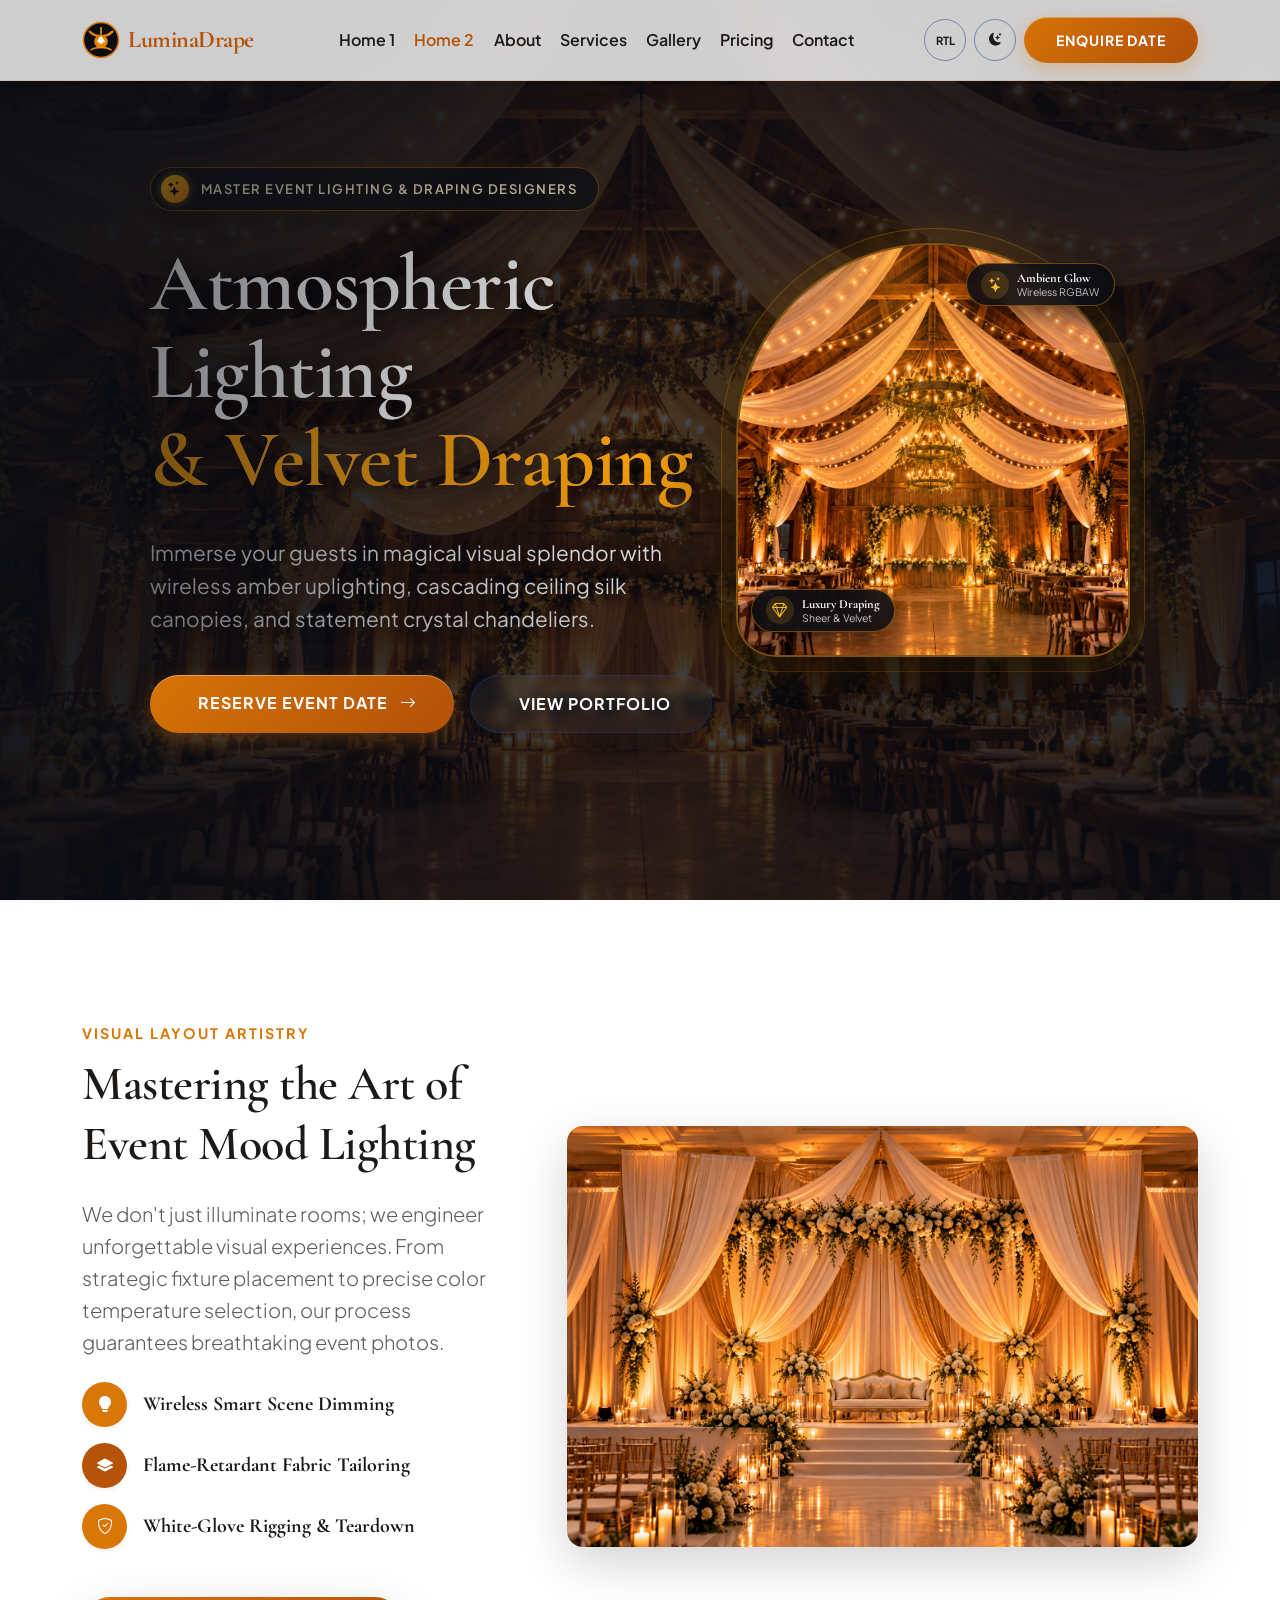
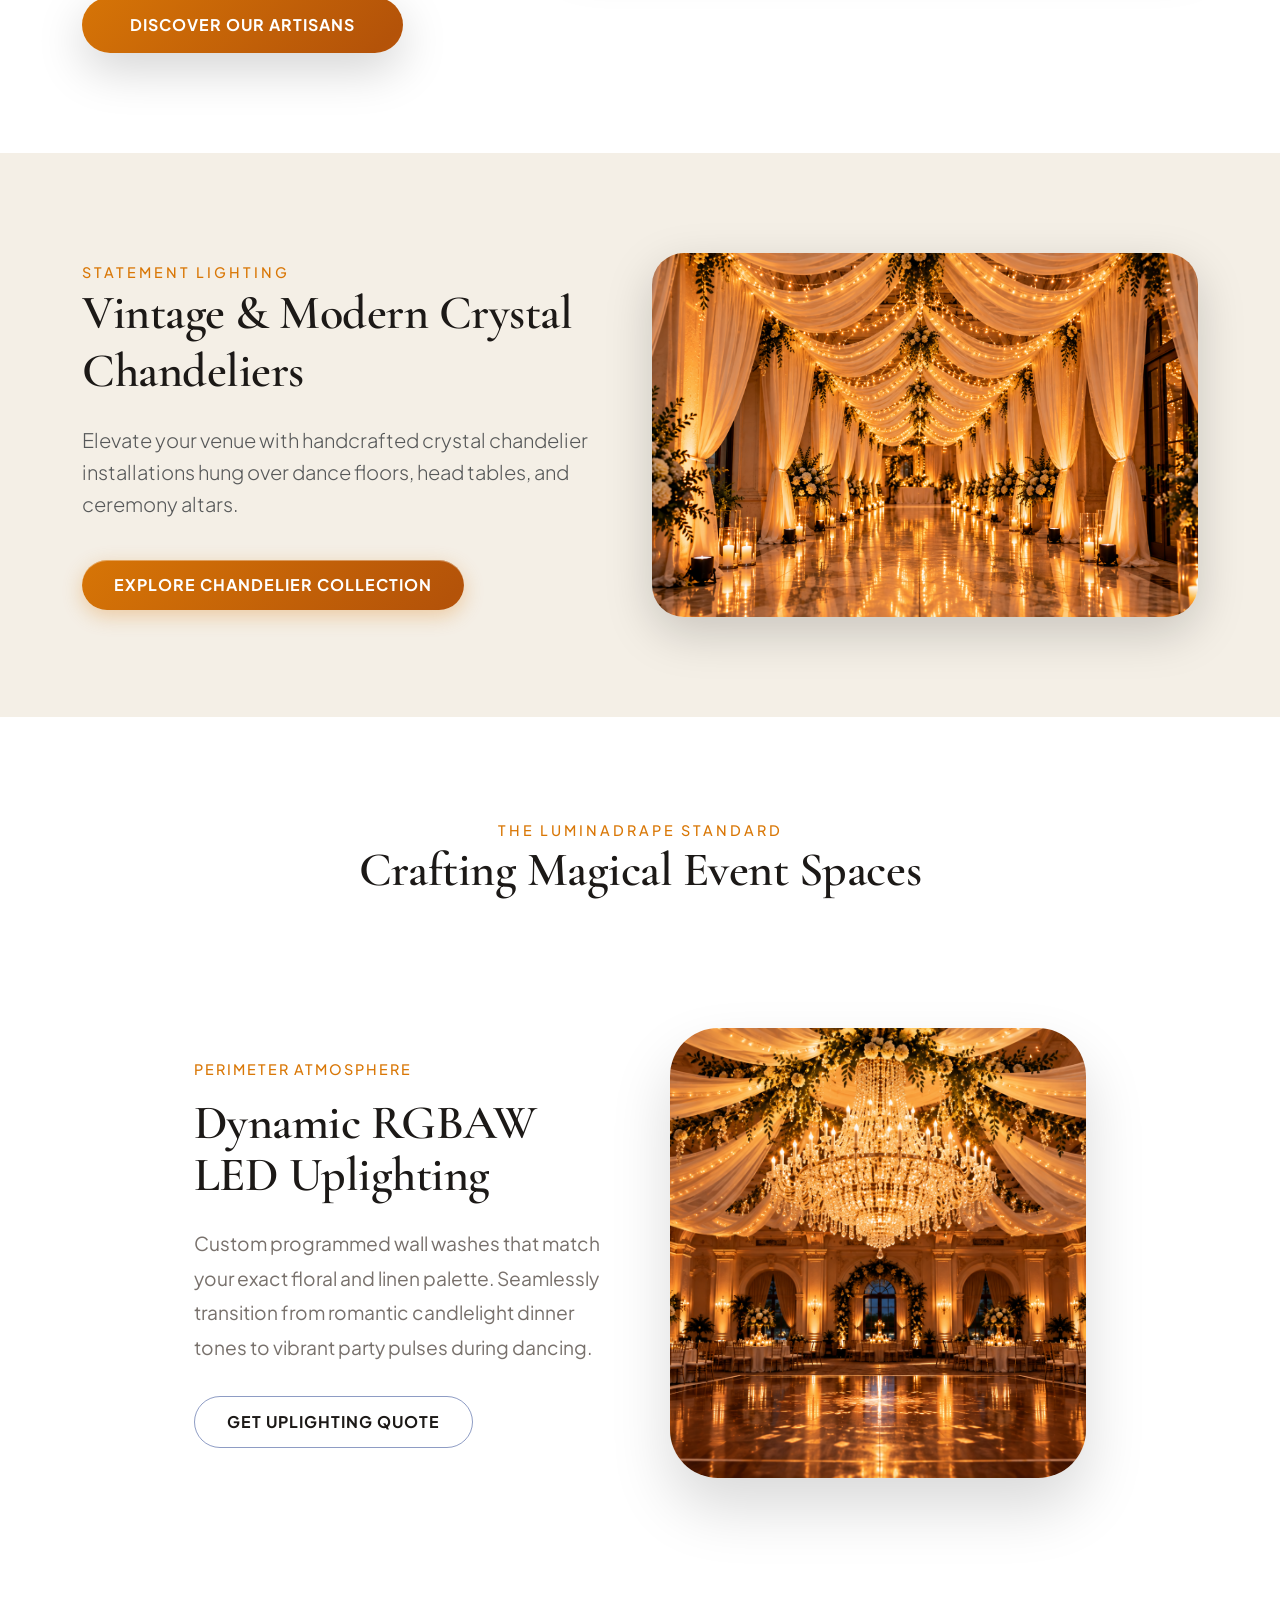
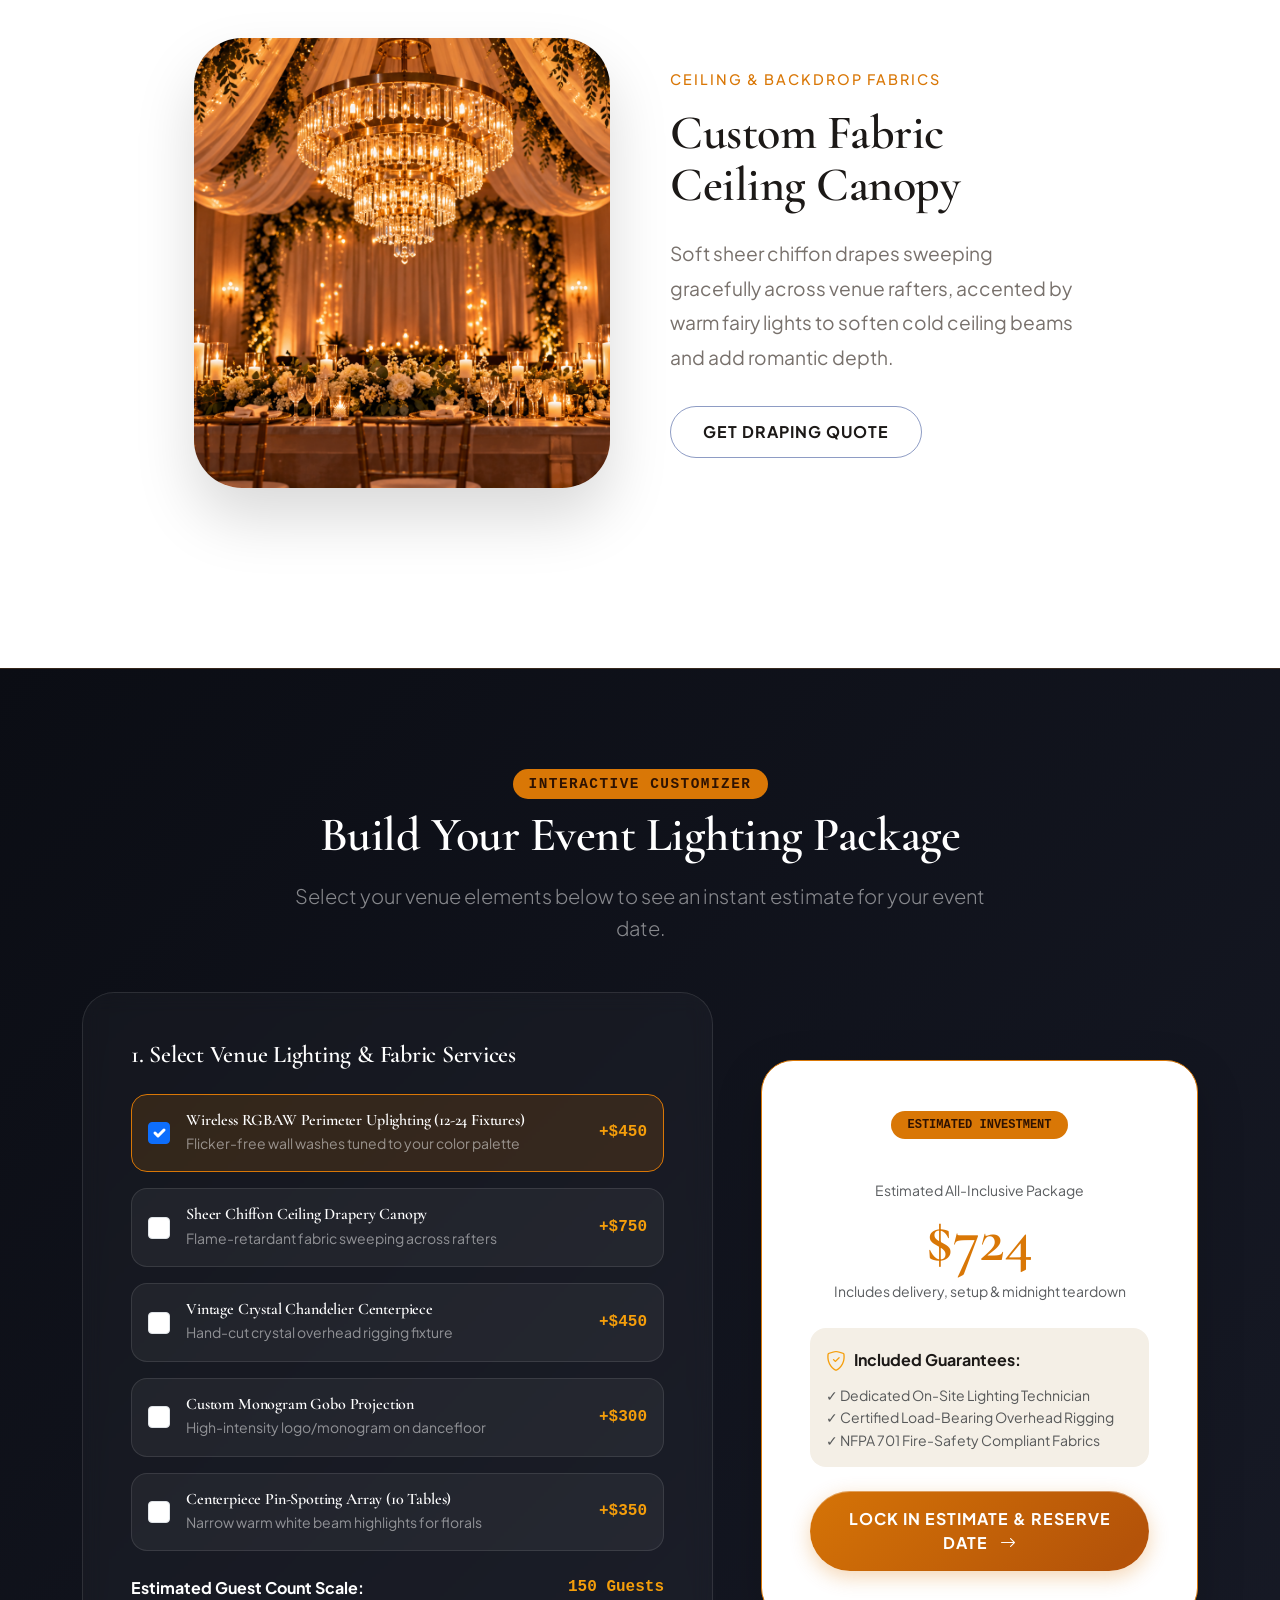
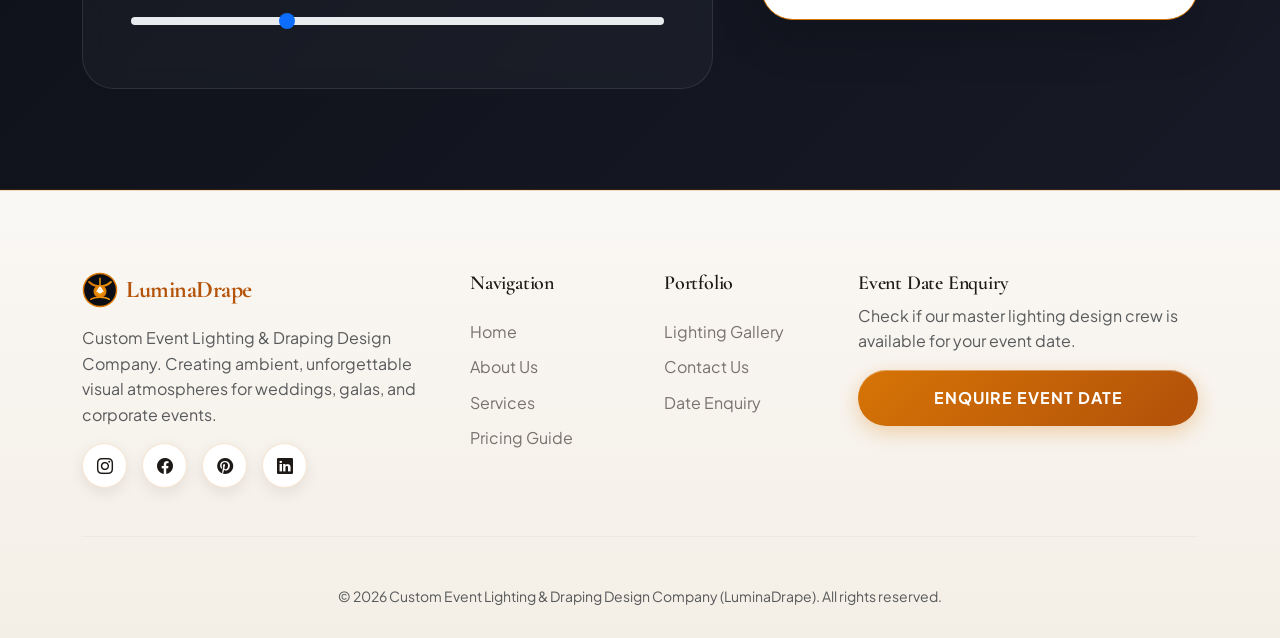
==== commit 69bfc727: "2ND COMIT" ====
--- a/home-2.html
+++ b/home-2.html
@@ -71,11 +71,35 @@
             line-height: 1.6;
         }
 
+        @media (max-width: 991px) {
+            .hero-2 { padding: 60px 4% 50px; text-align: center; }
+            .hero-2 .hero-content { margin-bottom: 2rem; }
+            .hero-graphic { max-width: 310px; margin-top: 1.5rem; }
+            .hero-float-badge { padding: 0.35rem 0.75rem; gap: 7px; }
+            .hero-float-badge strong { font-size: 0.72rem; }
+            .hero-float-badge span { font-size: 0.6rem; }
+            .hero-float-badge i { width: 24px; height: 24px; font-size: 0.85rem; }
+            .float-badge-1 { top: 12px; right: 12px; }
+            .float-badge-2 { bottom: 15px; left: 12px; }
+        }
         @media (max-width: 768px) {
-            .hero-2 .hero-content h1 { font-size: 3.2rem; }
-            .hero-2 { padding: 100px 5%; text-align: center; justify-content: center; }
-            .hero-2 .hero-content p { margin-left: auto; margin-right: auto; }
+            .hero-2 { padding: 50px 4% 40px; text-align: center; justify-content: center; }
+            .hero-2 .hero-content h1 { font-size: 2.8rem; margin-bottom: 1.5rem; }
+            .hero-2 .hero-content p { font-size: 1.1rem; margin-bottom: 1.8rem; margin-left: auto; margin-right: auto; }
             .hero-2 .d-flex { justify-content: center; }
+            .hero-graphic { max-width: 270px; margin-top: 1.5rem; }
+            .float-badge-1 { top: 10px; right: 10px; }
+            .float-badge-2 { bottom: 12px; left: 10px; }
+        }
+        @media (max-width: 576px) {
+            .hero-2 .hero-content h1 { font-size: 2.1rem; }
+            .hero-graphic { max-width: 230px; margin-top: 1.5rem; }
+            .hero-float-badge { padding: 0.28rem 0.55rem; gap: 5px; }
+            .hero-float-badge strong { font-size: 0.65rem; }
+            .hero-float-badge span { font-size: 0.54rem; }
+            .hero-float-badge i { width: 20px; height: 20px; font-size: 0.75rem; }
+            .float-badge-1 { top: 8px; right: 8px; }
+            .float-badge-2 { bottom: 10px; left: 8px; }
         }
         
         .glass-badge {
@@ -191,33 +215,33 @@
             -webkit-backdrop-filter: blur(14px);
             border: 1px solid rgba(245, 158, 11, 0.4);
             border-radius: 50px;
-            padding: 0.75rem 1.4rem;
+            padding: 0.4rem 0.9rem;
             display: flex;
             align-items: center;
-            gap: 12px;
+            gap: 8px;
             color: #ffffff;
-            box-shadow: 0 15px 35px rgba(0, 0, 0, 0.5);
+            box-shadow: 0 10px 25px rgba(0, 0, 0, 0.5);
             z-index: 10;
             animation: floatBadge 5s ease-in-out infinite;
         }
 
         .float-badge-1 {
-            top: 25px;
-            right: -25px;
+            top: 20px;
+            right: 15px;
         }
 
         .float-badge-2 {
-            bottom: 35px;
-            left: -25px;
+            bottom: 25px;
+            left: 15px;
             animation-delay: -2.5s;
         }
 
         .hero-float-badge i {
-            font-size: 1.4rem;
+            font-size: 0.95rem;
             color: #fbbf24;
             background: rgba(251, 191, 36, 0.15);
-            width: 38px;
-            height: 38px;
+            width: 28px;
+            height: 28px;
             border-radius: 50%;
             display: flex;
             align-items: center;
@@ -227,18 +251,18 @@
         .hero-float-badge div {
             display: flex;
             flex-direction: column;
-            line-height: 1.2;
+            line-height: 1.15;
         }
 
         .hero-float-badge strong {
-            font-size: 0.9rem;
+            font-size: 0.78rem;
             font-weight: 700;
             color: #ffffff;
             font-family: var(--font-heading);
         }
 
         .hero-float-badge span {
-            font-size: 0.75rem;
+            font-size: 0.65rem;
             color: rgba(255, 255, 255, 0.75);
         }
 
@@ -464,7 +488,7 @@
                         </div>
                     </div>
                 </div>
-                <div class="col-lg-5 d-none d-lg-block">
+                <div class="col-lg-5 mt-5 mt-lg-0">
                     <div class="hero-graphic">
                         <div class="hero-frame-wrap">
                             <img src="assets/images/13.png" alt="Ambient Event Uplighting" class="hero-img-main">
--- a/assets/css/style.css
+++ b/assets/css/style.css
@@ -273,6 +273,30 @@
     overflow: hidden;
     display: flex;
     flex-direction: column;
+}
+
+.service-card h3 {
+    font-size: 1.35rem;
+    line-height: 1.3;
+    margin-bottom: 0.75rem;
+}
+
+.service-card p {
+    margin-bottom: 1.5rem;
+    flex-grow: 1;
+    line-height: 1.6;
+}
+
+@media (min-width: 768px) {
+    .service-card h3 {
+        min-height: 3.5rem;
+        display: flex;
+        align-items: flex-start;
+    }
+
+    .service-card p {
+        min-height: 4.5rem;
+    }
 }
 
 .service-card .btn-project,
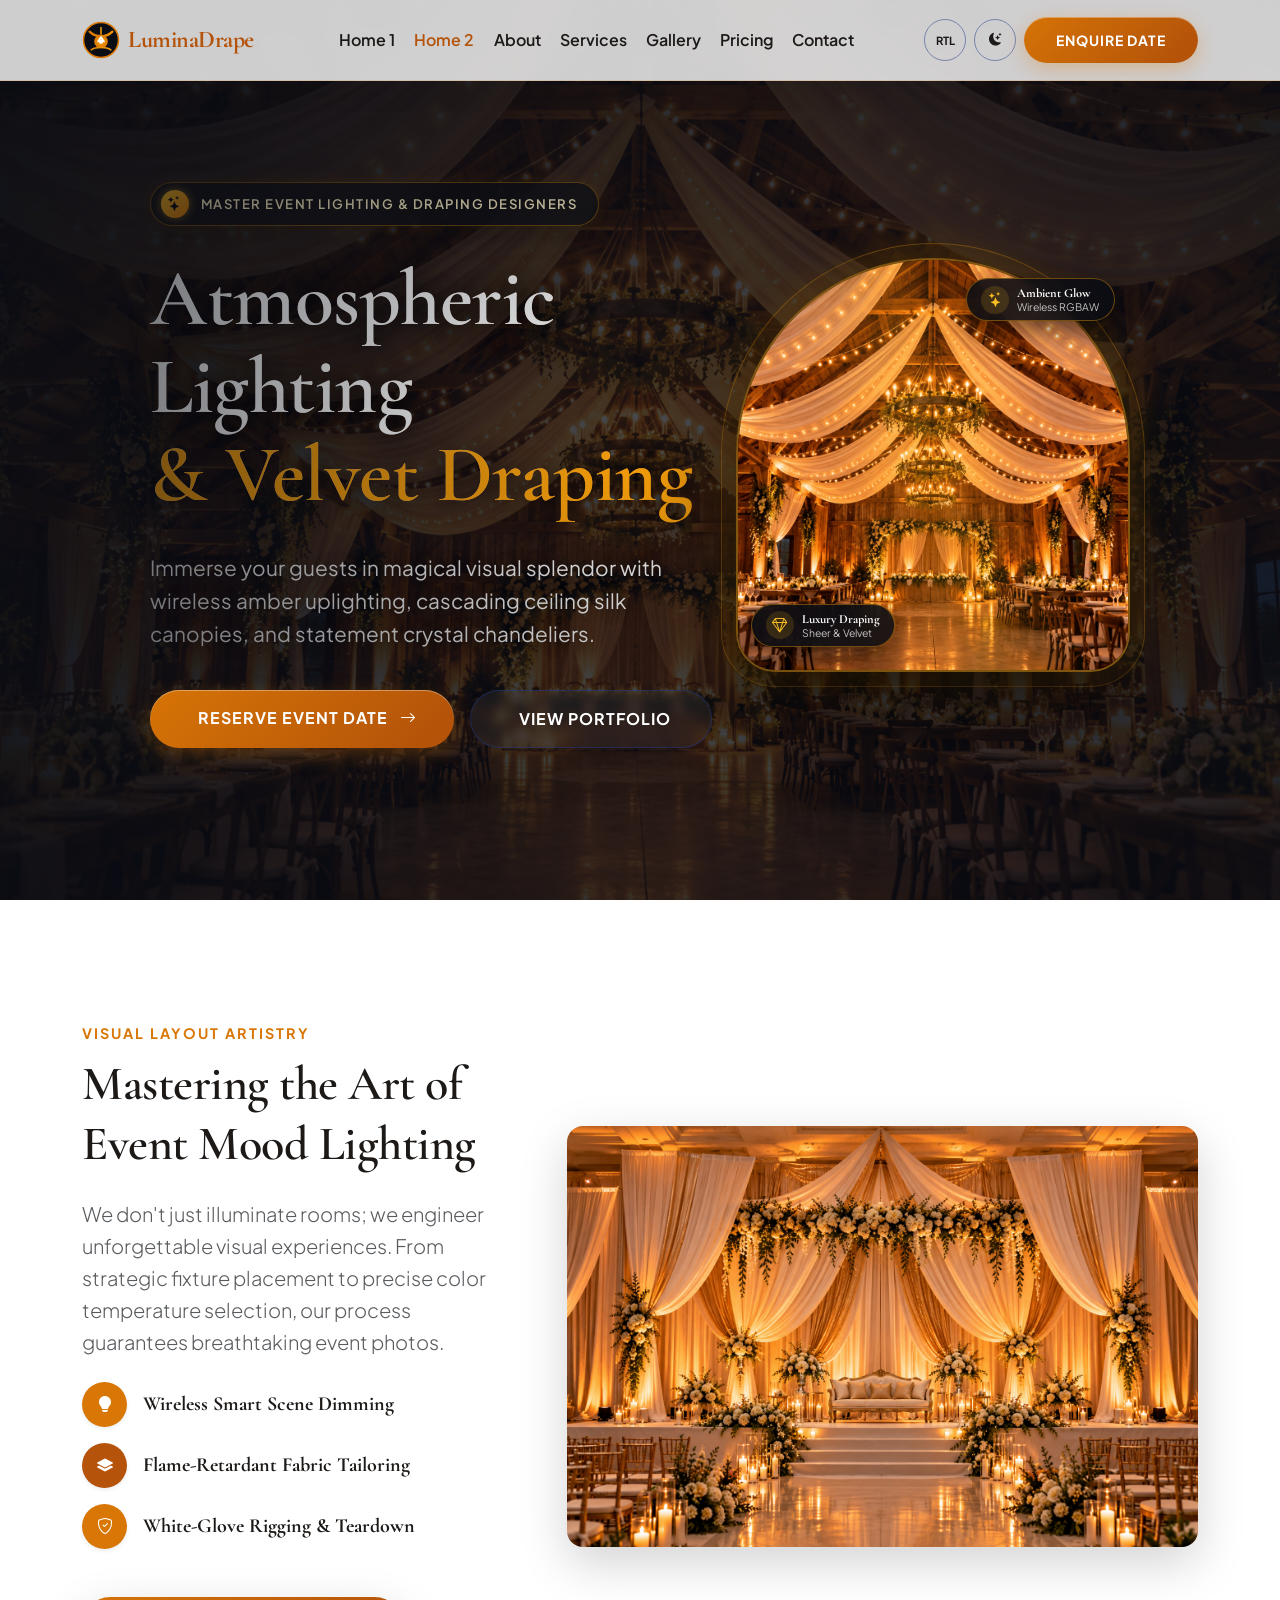
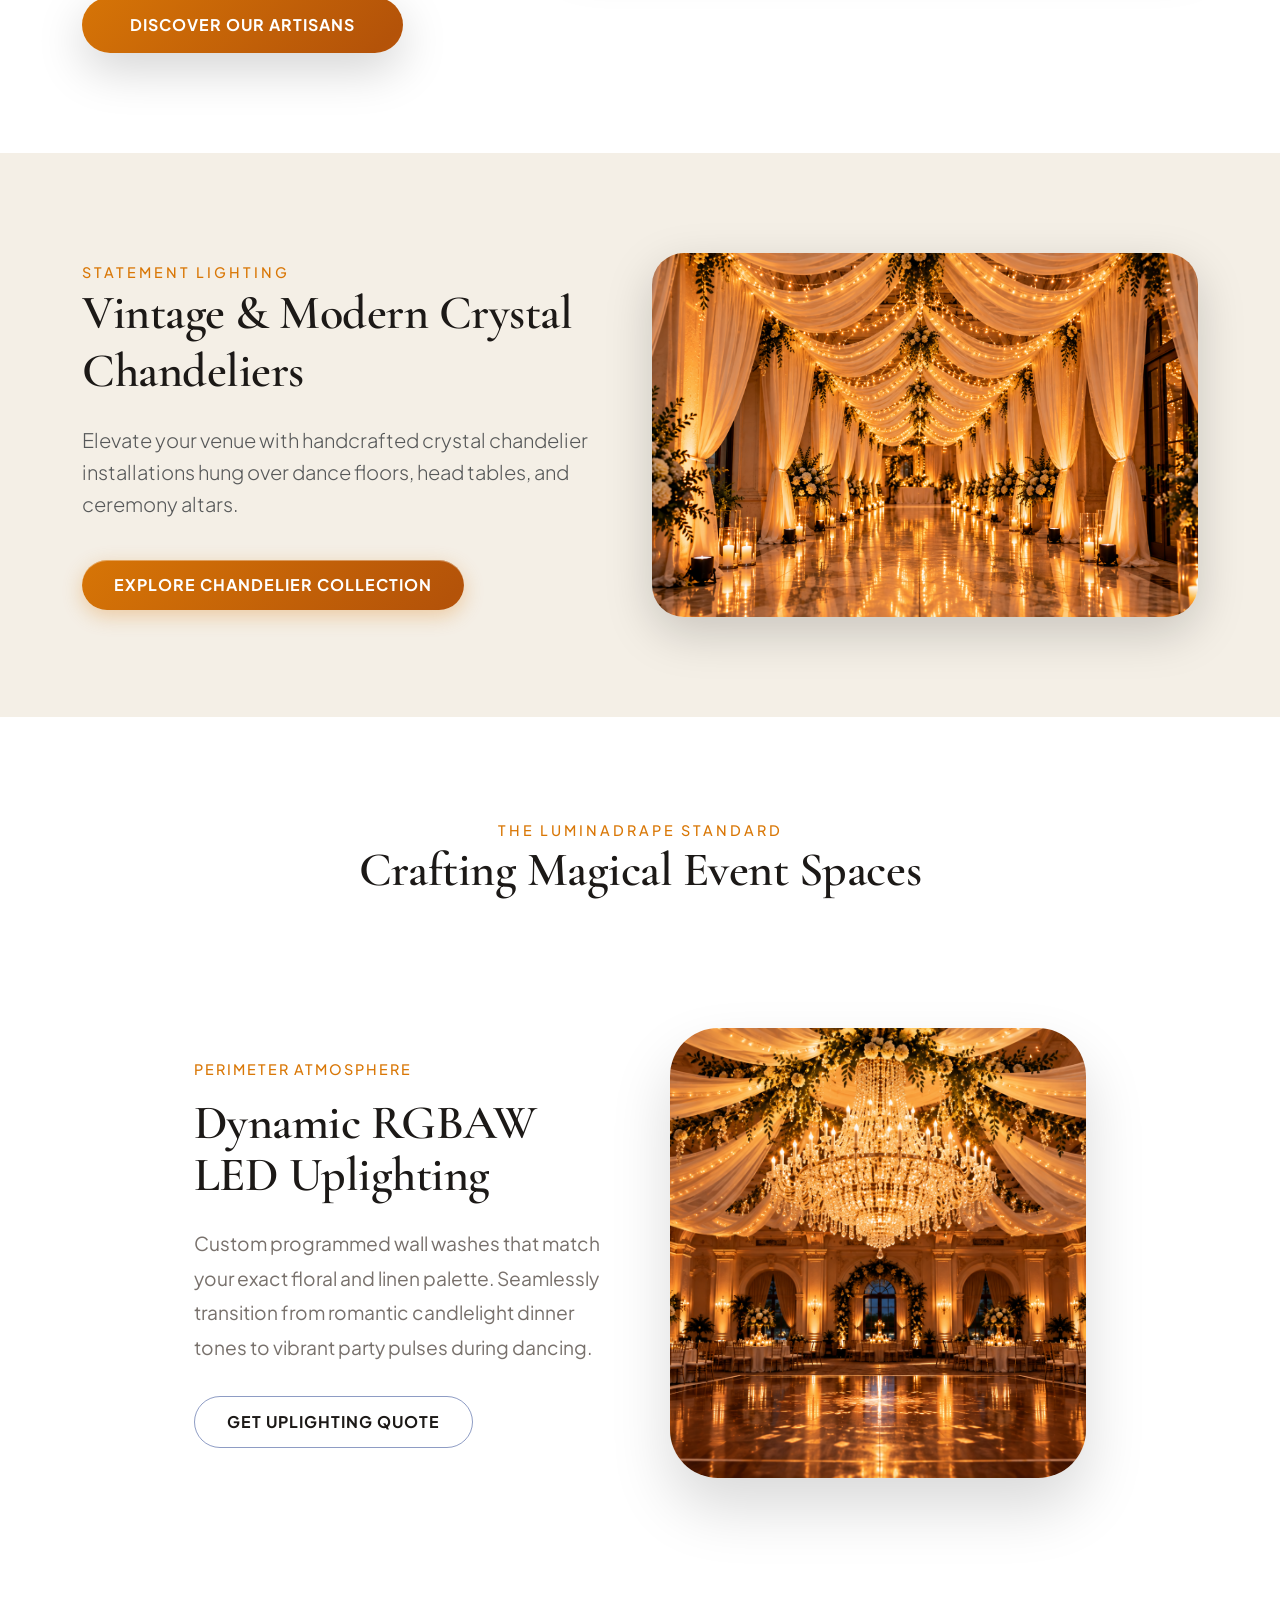
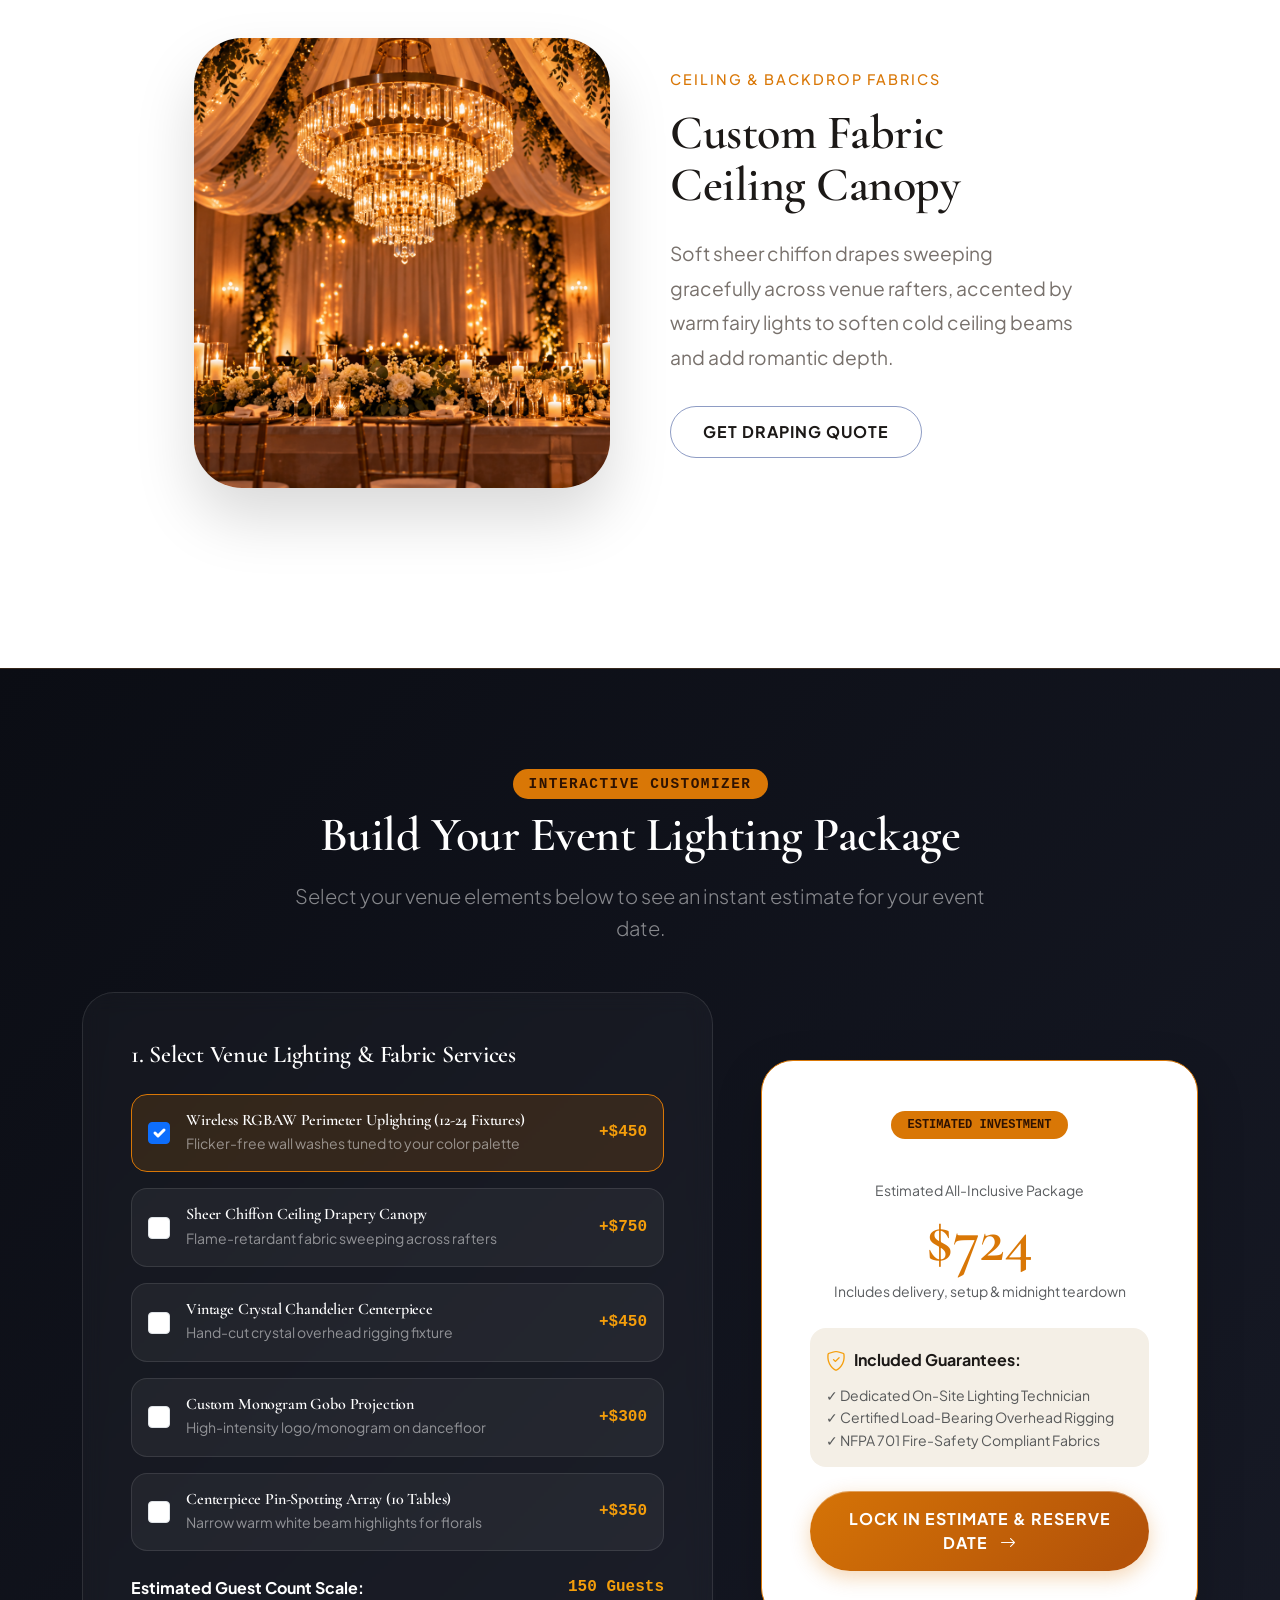
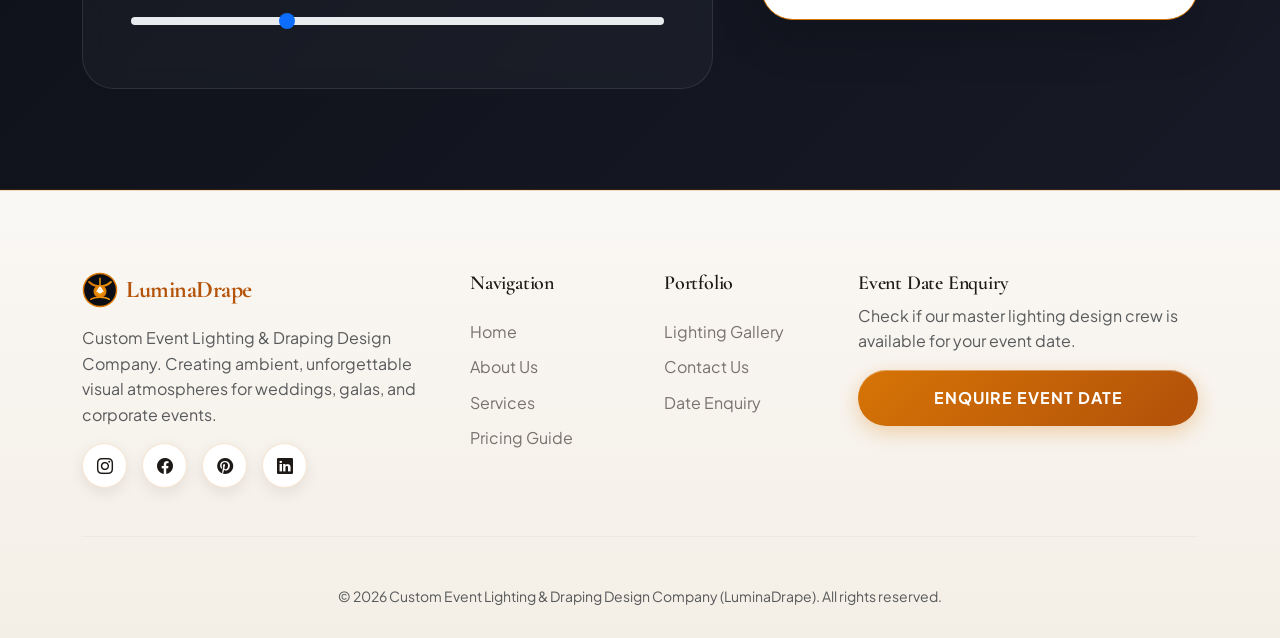
==== commit 8f6325a3: "3RD COMIT" ====
--- a/home-2.html
+++ b/home-2.html
@@ -21,7 +21,7 @@
             min-height: 100vh;
             display: flex;
             align-items: center;
-            padding: 100px 8%;
+            padding: 130px 8% 100px;
             background: linear-gradient(135deg, rgba(11, 13, 20, 0.92) 0%, rgba(11, 13, 20, 0.55) 100%), url('assets/images/13.png');
             background-size: cover;
             background-position: center;
@@ -72,7 +72,7 @@
         }
 
         @media (max-width: 991px) {
-            .hero-2 { padding: 60px 4% 50px; text-align: center; }
+            .hero-2 { padding: 130px 4% 60px; text-align: center; }
             .hero-2 .hero-content { margin-bottom: 2rem; }
             .hero-graphic { max-width: 310px; margin-top: 1.5rem; }
             .hero-float-badge { padding: 0.35rem 0.75rem; gap: 7px; }
@@ -83,7 +83,7 @@
             .float-badge-2 { bottom: 15px; left: 12px; }
         }
         @media (max-width: 768px) {
-            .hero-2 { padding: 50px 4% 40px; text-align: center; justify-content: center; }
+            .hero-2 { padding: 125px 4% 50px; text-align: center; justify-content: center; }
             .hero-2 .hero-content h1 { font-size: 2.8rem; margin-bottom: 1.5rem; }
             .hero-2 .hero-content p { font-size: 1.1rem; margin-bottom: 1.8rem; margin-left: auto; margin-right: auto; }
             .hero-2 .d-flex { justify-content: center; }
@@ -92,6 +92,7 @@
             .float-badge-2 { bottom: 12px; left: 10px; }
         }
         @media (max-width: 576px) {
+            .hero-2 { padding: 120px 4% 40px; }
             .hero-2 .hero-content h1 { font-size: 2.1rem; }
             .hero-graphic { max-width: 230px; margin-top: 1.5rem; }
             .hero-float-badge { padding: 0.28rem 0.55rem; gap: 5px; }
